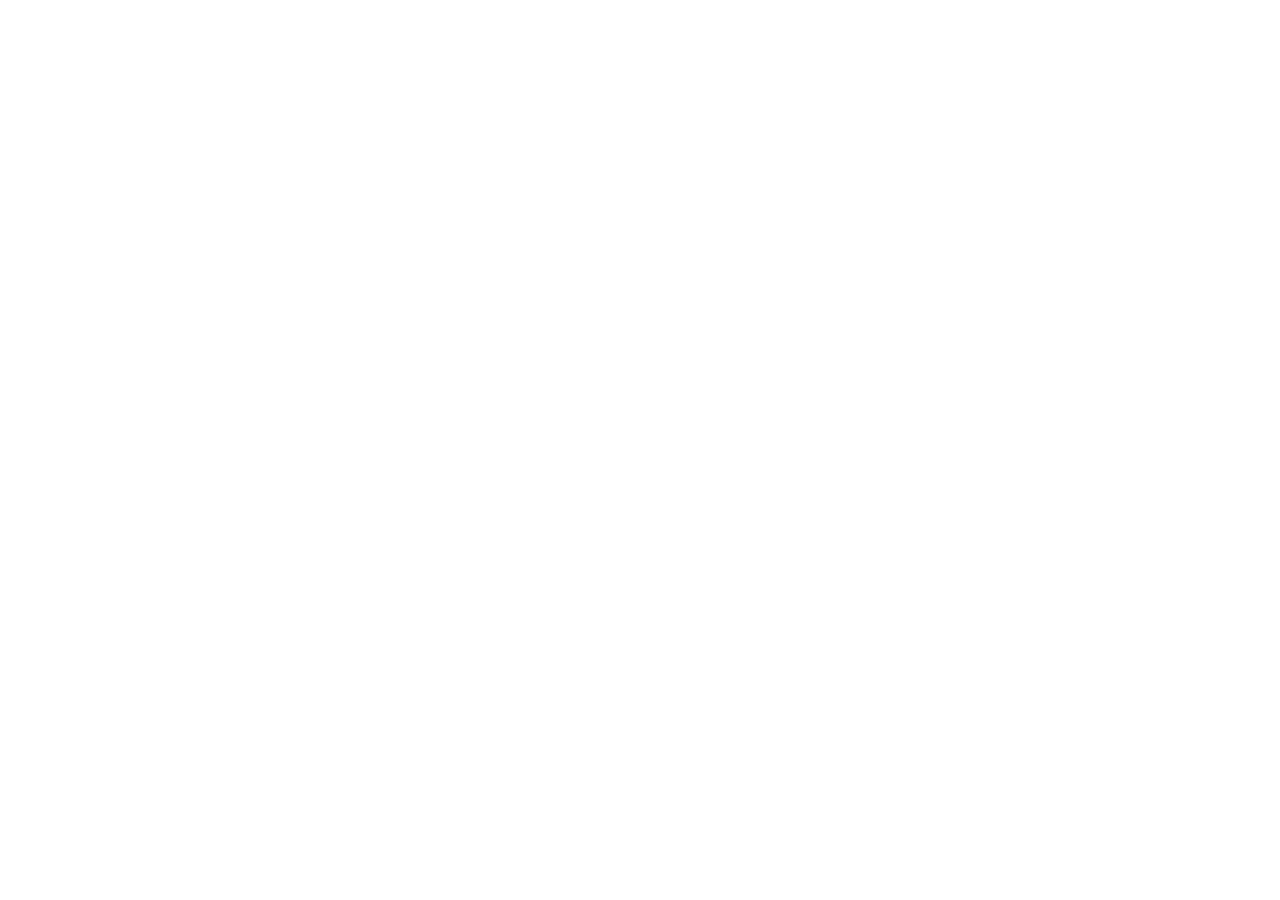
==== index.html @ d8c30e81 "<!DOCTYPE html> added" ====
<!DOCTYPE html>
<html lang="en">
<head>
    <meta charset="UTF-8">
    <meta name="viewport" content="width=device-width, initial-scale=1.0">
    <title>Сургут</title>
</head>
<body>
    
</body>
</html>
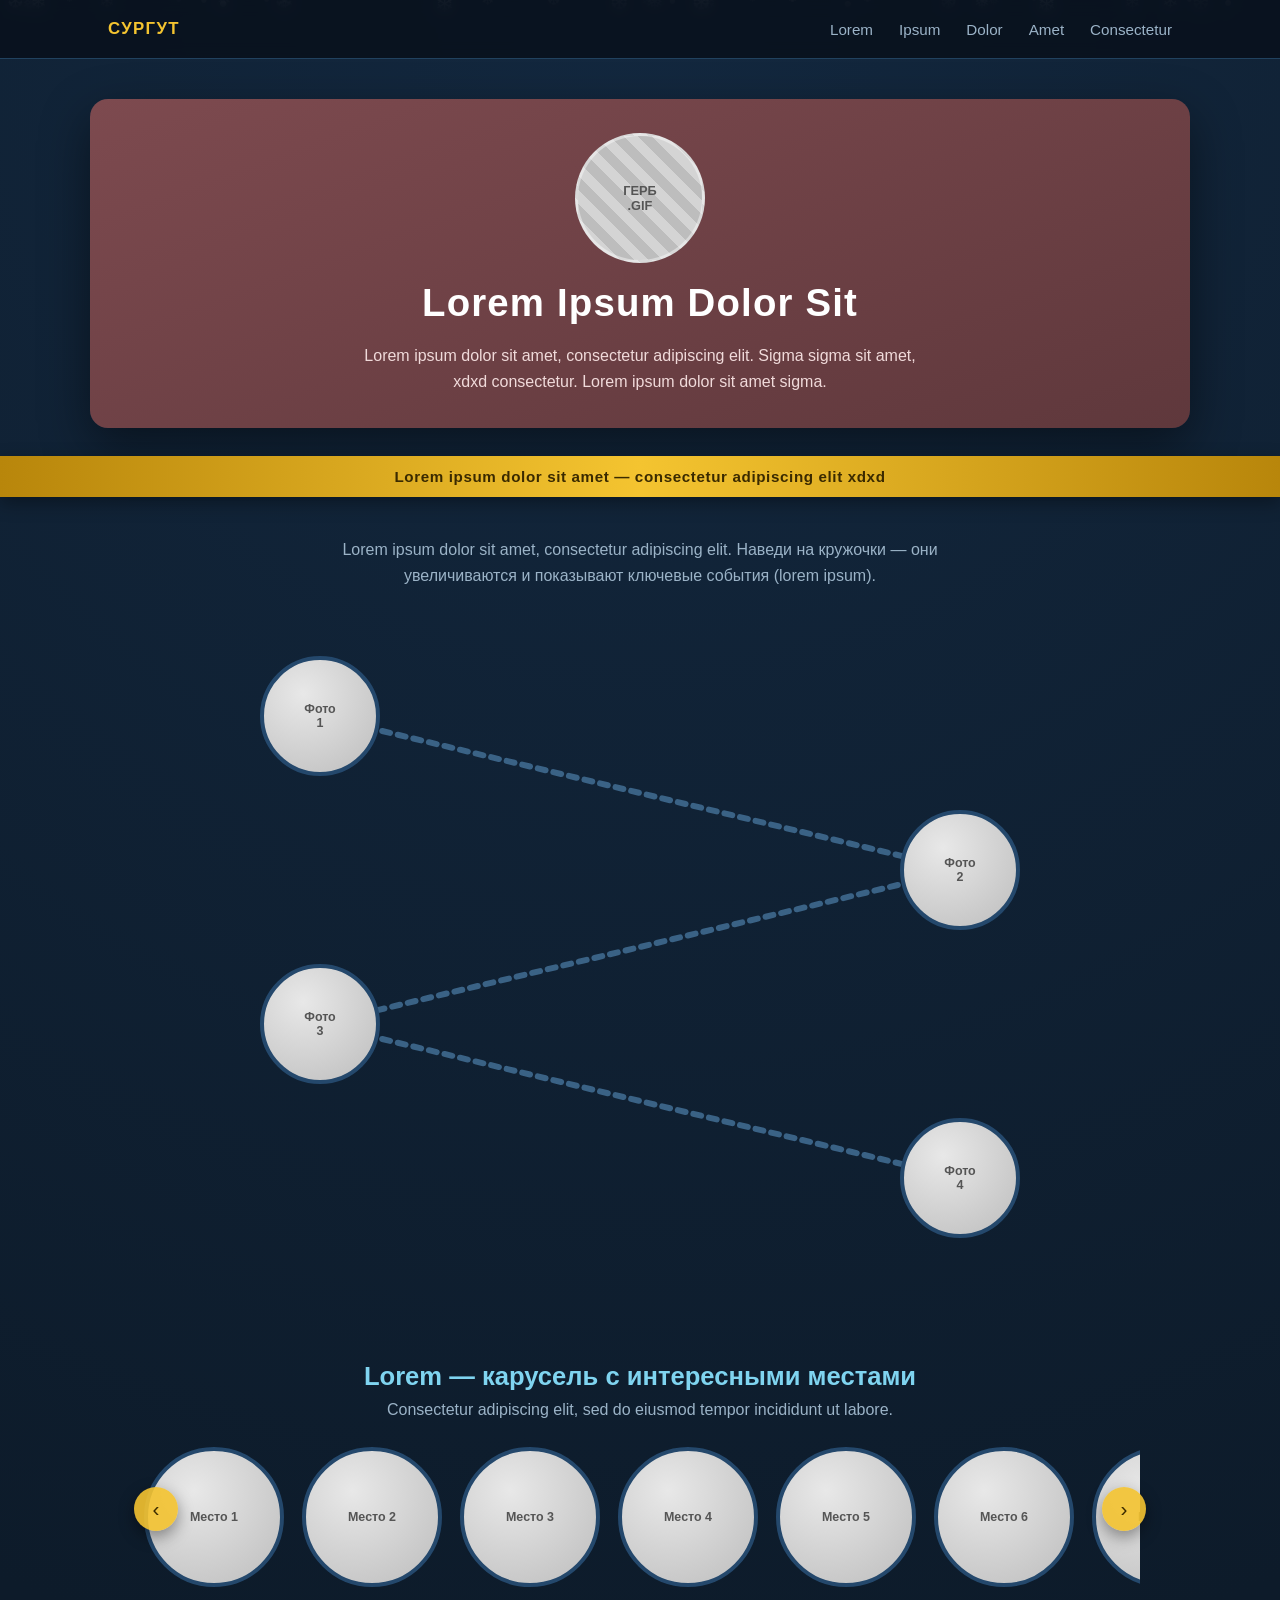
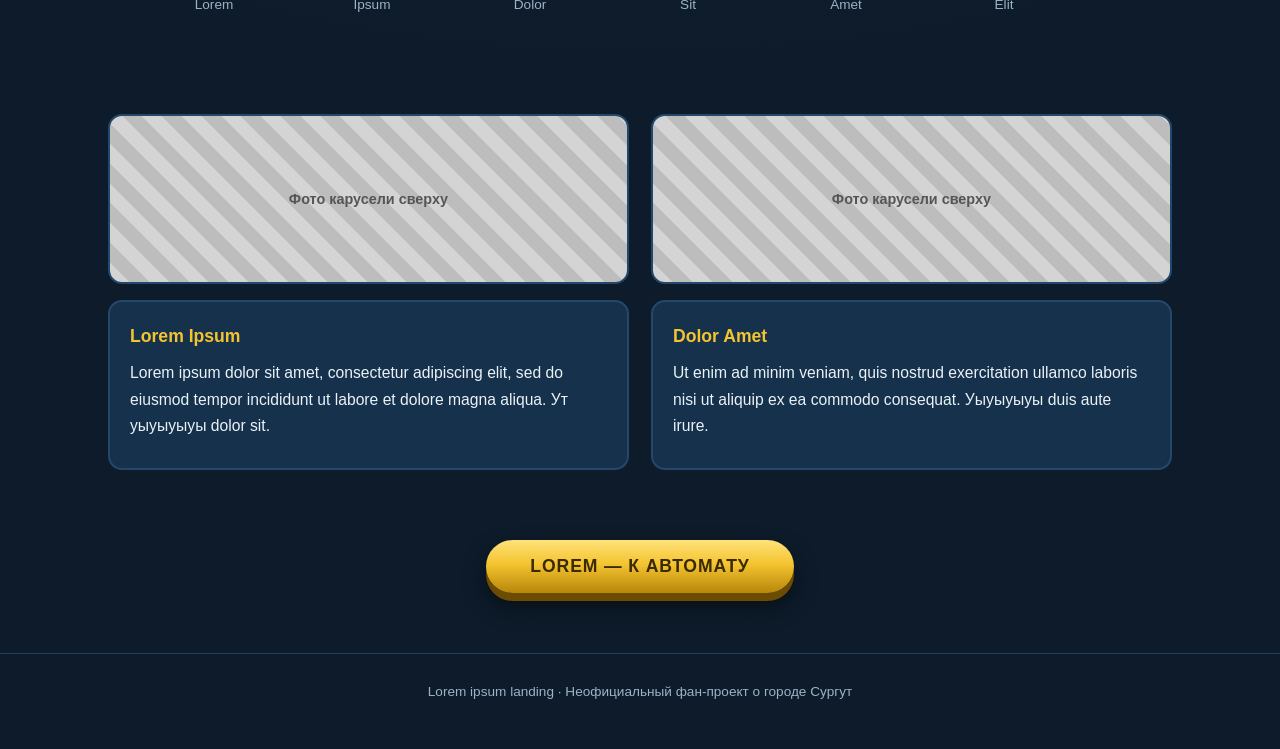
==== commit 0677eb05: "Renamed landing to index" ====
--- a/index.html
+++ b/index.html
@@ -1,11 +1,139 @@
 <!DOCTYPE html>
-<html lang="en">
+<html lang="ru">
 <head>
-    <meta charset="UTF-8">
-    <meta name="viewport" content="width=device-width, initial-scale=1.0">
-    <title>Сургут</title>
+<meta charset="UTF-8">
+<meta name="viewport" content="width=device-width, initial-scale=1.0">
+<title>Сургут — Lorem Landing</title>
+<link rel="stylesheet" href="landing.css">
 </head>
 <body>
-    
+
+<div class="snow" id="snow"></div>
+
+<!-- ===== MENU ===== -->
+<header class="menu">
+  <div class="menu-inner">
+    <div class="logo">СУРГУТ</div>
+    <button class="burger" id="burger">☰</button>
+    <nav id="nav">
+      <a href="#hero">Lorem</a>
+      <a href="#history">Ipsum</a>
+      <a href="#places">Dolor</a>
+      <a href="#about">Amet</a>
+      <a href="./Slots/slot_machine.html">Consectetur</a>
+    </nav>
+  </div>
+</header>
+
+<!-- ===== HERO ===== -->
+<section class="hero" id="hero">
+  <div class="hero-card">
+    <div class="gerb-plug">ГЕРБ<br>.GIF</div>
+    <h1>Lorem Ipsum Dolor Sit</h1>
+    <p>Lorem ipsum dolor sit amet, consectetur adipiscing elit. Sigma sigma sit
+       amet, xdxd consectetur. Lorem ipsum dolor sit amet sigma.</p>
+  </div>
+</section>
+
+<!-- ===== DIVIDER ===== -->
+<div class="divider">
+  Lorem ipsum dolor sit amet — consectetur adipiscing elit xdxd
+</div>
+
+<!-- ===== HISTORY TIMELINE ===== -->
+<section class="section" id="history">
+  <div class="wrap">
+    <p class="section-intro reveal">Lorem ipsum dolor sit amet, consectetur
+      adipiscing elit. Наведи на кружочки — они увеличиваются и показывают
+      ключевые события (lorem ipsum).</p>
+
+    <div class="timeline">
+      <svg class="links" id="links" preserveAspectRatio="none"></svg>
+
+      <div class="node left reveal">
+        <div class="dot">Фото<br>1</div>
+        <div class="event"><b>Lorem 1147</b>Lorem ipsum dolor sit amet,
+          consectetur adipiscing elit sed do eiusmod.</div>
+      </div>
+
+      <div class="node right reveal">
+        <div class="dot">Фото<br>2</div>
+        <div class="event"><b>Ipsum 1594</b>Tempor incididunt ut labore et
+          dolore magna aliqua ut enim ad minim.</div>
+      </div>
+
+      <div class="node left reveal">
+        <div class="dot">Фото<br>3</div>
+        <div class="event"><b>Dolor 1965</b>Quis nostrud exercitation ullamco
+          laboris nisi ut aliquip ex ea commodo.</div>
+      </div>
+
+      <div class="node right reveal">
+        <div class="dot">Фото<br>4</div>
+        <div class="event"><b>Amet 2026</b>Duis aute irure dolor in
+          reprehenderit in voluptate velit esse cillum.</div>
+      </div>
+    </div>
+  </div>
+</section>
+
+<!-- ===== PLACES CAROUSEL ===== -->
+<section class="section" id="places">
+  <div class="wrap">
+    <h2 class="reveal">Lorem — карусель с интересными местами</h2>
+    <p class="section-intro reveal">Consectetur adipiscing elit, sed do
+      eiusmod tempor incididunt ut labore.</p>
+
+    <div class="carousel-wrap reveal">
+      <button class="carousel-btn prev" id="cPrev" aria-label="prev">‹</button>
+      <div class="carousel" id="carousel">
+        <div class="place"><div class="circle">Место 1</div><div class="cap">Lorem</div></div>
+        <div class="place"><div class="circle">Место 2</div><div class="cap">Ipsum</div></div>
+        <div class="place"><div class="circle">Место 3</div><div class="cap">Dolor</div></div>
+        <div class="place"><div class="circle">Место 4</div><div class="cap">Sit</div></div>
+        <div class="place"><div class="circle">Место 5</div><div class="cap">Amet</div></div>
+        <div class="place"><div class="circle">Место 6</div><div class="cap">Elit</div></div>
+        <div class="place"><div class="circle">Место 7</div><div class="cap">Sed</div></div>
+      </div>
+      <button class="carousel-btn next" id="cNext" aria-label="next">›</button>
+    </div>
+  </div>
+</section>
+
+<!-- ===== TWO PHOTOS + TEXT ===== -->
+<section class="section" id="about">
+  <div class="wrap">
+    <div class="duo">
+      <div class="col reveal">
+        <div class="photo-plug">Фото карусели сверху</div>
+        <div class="text-block">
+          <h3>Lorem Ipsum</h3>
+          Lorem ipsum dolor sit amet, consectetur adipiscing elit, sed do
+          eiusmod tempor incididunt ut labore et dolore magna aliqua. Ут
+          уыуыуыуы dolor sit.
+        </div>
+      </div>
+      <div class="col reveal">
+        <div class="photo-plug">Фото карусели сверху</div>
+        <div class="text-block">
+          <h3>Dolor Amet</h3>
+          Ut enim ad minim veniam, quis nostrud exercitation ullamco laboris
+          nisi ut aliquip ex ea commodo consequat. Уыуыуыуы duis aute irure.
+        </div>
+      </div>
+    </div>
+  </div>
+</section>
+
+<!-- ===== CTA ===== -->
+<div class="cta reveal">
+  <a class="btn" href="index.html">Lorem — к автомату</a>
+</div>
+
+<footer>
+  Lorem ipsum landing · Неофициальный фан-проект о городе Сургут
+</footer>
+
+<script src="landing.js"></script>
 </body>
 </html>
--- a/landing.css
+++ b/landing.css
@@ -0,0 +1,234 @@
+:root{
+  --bg:#0d1b2a;
+  --bg2:#13283f;
+  --gold:#f4c430;
+  --gold-dark:#b8860b;
+  --ice:#7fd4f0;
+  --text:#eaf2f8;
+  --muted:#9bb3c7;
+  --panel:#16314c;
+  --maroon:#7d4a4f;
+  --maroon-dark:#5f383c;
+  --plug:#d4d4d4;
+  --plug-dark:#bdbdbd;
+}
+*{margin:0;padding:0;box-sizing:border-box;}
+html{scroll-behavior:smooth;scroll-padding-top:70px;}
+body{
+  font-family:'Segoe UI',Roboto,Arial,sans-serif;
+  background:radial-gradient(circle at 50% 0%,var(--bg2),var(--bg) 70%);
+  color:var(--text);
+  min-height:100vh;
+  overflow-x:hidden;
+}
+.wrap{max-width:1100px;margin:0 auto;padding:0 18px;}
+
+/* ---------- snow ---------- */
+.snow{position:fixed;inset:0;pointer-events:none;z-index:1;}
+.flake{position:absolute;top:-10px;color:#fff;animation:fall linear infinite;}
+@keyframes fall{to{transform:translateY(105vh) rotate(360deg);}}
+
+/* ---------- menu ---------- */
+.menu{
+  position:sticky;top:0;z-index:20;
+  background:rgba(9,18,30,.92);
+  backdrop-filter:blur(8px);
+  border-bottom:1px solid #21425f;
+}
+.menu-inner{
+  max-width:1100px;margin:0 auto;padding:0 18px;
+  display:flex;align-items:center;justify-content:space-between;height:58px;
+}
+.menu .logo{font-weight:800;letter-spacing:.08em;color:var(--gold);font-size:1.05rem;}
+.menu nav{display:flex;gap:26px;}
+.menu nav a{
+  color:var(--muted);text-decoration:none;font-size:.95rem;
+  position:relative;padding:4px 0;transition:color .2s;
+}
+.menu nav a::after{
+  content:"";position:absolute;left:0;bottom:-2px;height:2px;width:0;
+  background:var(--gold);transition:width .25s;
+}
+.menu nav a:hover{color:var(--text);}
+.menu nav a:hover::after{width:100%;}
+.burger{display:none;background:none;border:none;color:var(--gold);
+  font-size:1.6rem;cursor:pointer;}
+
+/* ---------- hero ---------- */
+.hero{position:relative;z-index:2;padding:34px 18px 0;margin-top:6px;}
+.hero-card{
+  max-width:1100px;margin:0 auto;
+  background:linear-gradient(160deg,var(--maroon),var(--maroon-dark));
+  border-radius:18px;
+  min-height:230px;
+  display:flex;flex-direction:column;align-items:center;justify-content:center;
+  gap:18px;text-align:center;padding:34px 20px;
+  box-shadow:0 18px 50px rgba(0,0,0,.45);
+  animation:fadeUp .8s ease both;
+}
+/* герб .gif plug */
+.gerb-plug{
+  width:130px;height:130px;border-radius:50%;
+  background:repeating-linear-gradient(45deg,var(--plug),var(--plug) 10px,var(--plug-dark) 10px,var(--plug-dark) 20px);
+  display:flex;align-items:center;justify-content:center;
+  color:#555;font-size:.8rem;font-weight:700;text-align:center;
+  border:3px solid rgba(255,255,255,.4);
+  animation:floaty 4s ease-in-out infinite;
+}
+@keyframes floaty{50%{transform:translateY(-10px);}}
+.hero-card h1{font-size:clamp(1.6rem,4vw,2.4rem);color:#fff;letter-spacing:.03em;}
+.hero-card p{color:#f0dada;max-width:560px;line-height:1.6;}
+
+/* ---------- divider strip ---------- */
+.divider{
+  position:relative;z-index:2;margin:28px 0 10px;
+  background:linear-gradient(90deg,var(--gold-dark),var(--gold),var(--gold-dark));
+  color:#3a2a00;font-weight:700;text-align:center;
+  padding:12px 18px;letter-spacing:.04em;font-size:.95rem;
+  box-shadow:0 6px 18px rgba(0,0,0,.35);
+}
+
+/* ---------- section titles ---------- */
+.section{position:relative;z-index:2;padding:30px 0;}
+.section-intro{color:var(--muted);max-width:680px;margin:0 auto 10px;
+  text-align:center;line-height:1.6;}
+.section h2{text-align:center;font-size:1.6rem;color:var(--ice);margin-bottom:6px;}
+
+/* ---------- timeline zigzag of circles ---------- */
+.timeline{
+  position:relative;max-width:760px;margin:24px auto 0;
+  padding:10px 0 30px;
+}
+/* диагональные линии, соединяющие кружочки */
+.timeline .links{
+  position:absolute;inset:0;width:100%;height:100%;
+  pointer-events:none;z-index:0;
+}
+.timeline .links line{
+  stroke:#3a6285;stroke-width:6;stroke-linecap:round;
+  stroke-dasharray:8 8;
+  animation:dash 18s linear infinite;
+}
+@keyframes dash{to{stroke-dashoffset:-160;}}
+.node{
+  position:relative;z-index:1;display:flex;align-items:center;margin:34px 0;
+}
+.node.left{justify-content:flex-start;}
+.node.right{justify-content:flex-end;}
+.node .dot{
+  width:120px;height:120px;border-radius:50%;
+  background:radial-gradient(circle at 35% 30%,#e8e8e8,var(--plug-dark));
+  border:4px solid #24486c;
+  display:flex;align-items:center;justify-content:center;
+  color:#555;font-size:.78rem;font-weight:700;text-align:center;padding:10px;
+  cursor:pointer;
+  transition:transform .3s cubic-bezier(.2,.9,.3,1.4),box-shadow .3s,border-color .3s;
+}
+.node .dot:hover{
+  transform:scale(1.5);
+  border-color:var(--gold);
+  box-shadow:0 0 30px rgba(244,196,48,.6);
+  z-index:5;
+}
+/* tooltip с ключевым событием */
+.node .event{
+  position:absolute;top:50%;transform:translateY(-50%);
+  width:230px;background:var(--panel);border:1px solid #2f5377;
+  border-radius:12px;padding:14px;font-size:.88rem;color:var(--text);
+  opacity:0;pointer-events:none;transition:opacity .3s;line-height:1.5;
+  box-shadow:0 10px 26px rgba(0,0,0,.5);
+}
+.node.left .event{left:150px;}
+.node.right .event{right:150px;text-align:right;}
+.node:hover .event{opacity:1;}
+.node .event b{color:var(--gold);display:block;margin-bottom:4px;}
+
+/* ---------- places carousel ---------- */
+.carousel-wrap{position:relative;max-width:1000px;margin:0 auto;}
+.carousel{
+  display:flex;gap:18px;overflow-x:auto;scroll-snap-type:x mandatory;
+  padding:14px 4px 22px;scroll-behavior:smooth;
+}
+.carousel::-webkit-scrollbar{height:8px;}
+.carousel::-webkit-scrollbar-thumb{background:#2f5377;border-radius:10px;}
+.place{
+  flex:0 0 auto;scroll-snap-align:center;text-align:center;
+}
+.place .circle{
+  width:140px;height:140px;border-radius:50%;
+  background:radial-gradient(circle at 35% 30%,#e8e8e8,var(--plug-dark));
+  border:4px solid #24486c;margin:0 auto;
+  display:flex;align-items:center;justify-content:center;
+  color:#555;font-size:.78rem;font-weight:700;
+  transition:transform .25s,border-color .25s;
+}
+.place:hover .circle{transform:translateY(-8px) scale(1.05);border-color:var(--gold);}
+.place .cap{margin-top:10px;color:var(--muted);font-size:.85rem;}
+.carousel-btn{
+  position:absolute;top:38%;transform:translateY(-50%);
+  background:rgba(244,196,48,.9);border:none;color:#3a2a00;
+  width:44px;height:44px;border-radius:50%;cursor:pointer;font-size:1.3rem;
+  z-index:6;box-shadow:0 6px 16px rgba(0,0,0,.4);transition:transform .15s;
+}
+.carousel-btn:hover{transform:translateY(-50%) scale(1.12);}
+.carousel-btn.prev{left:-6px;}
+.carousel-btn.next{right:-6px;}
+
+/* ---------- two photo cards + text ---------- */
+.duo{display:grid;grid-template-columns:1fr 1fr;gap:22px;margin-top:20px;}
+.duo .col{display:flex;flex-direction:column;gap:16px;}
+.photo-plug{
+  height:170px;border-radius:14px;
+  background:repeating-linear-gradient(45deg,var(--plug),var(--plug) 14px,var(--plug-dark) 14px,var(--plug-dark) 28px);
+  border:2px solid #24486c;
+  display:flex;align-items:center;justify-content:center;
+  color:#555;font-weight:700;font-size:.9rem;
+  transition:transform .25s,box-shadow .25s;
+}
+.photo-plug:hover{transform:translateY(-6px);box-shadow:0 14px 30px rgba(0,0,0,.45);}
+.text-block{
+  background:var(--panel);border:2px solid #24486c;border-radius:14px;
+  padding:20px;color:var(--text);line-height:1.7;font-size:.98rem;min-height:170px;
+}
+.text-block h3{color:var(--gold);margin-bottom:8px;font-size:1.1rem;}
+
+/* ---------- cta ---------- */
+.cta{text-align:center;padding:40px 0;}
+.btn{
+  display:inline-block;cursor:pointer;border:none;text-decoration:none;
+  font-weight:800;letter-spacing:.05em;border-radius:50px;
+  padding:16px 44px;font-size:1.1rem;color:#3a2a00;
+  background:linear-gradient(180deg,#ffe27a,var(--gold) 45%,var(--gold-dark));
+  box-shadow:0 8px 0 #6b4c00,0 12px 22px rgba(0,0,0,.5);
+  transition:transform .08s,box-shadow .08s;text-transform:uppercase;
+}
+.btn:active{transform:translateY(6px);box-shadow:0 2px 0 #6b4c00;}
+
+footer{position:relative;z-index:2;text-align:center;color:var(--muted);
+  padding:30px 16px 50px;font-size:.85rem;border-top:1px solid #21425f;margin-top:20px;}
+
+/* ---------- reveal on scroll ---------- */
+.reveal{opacity:0;transform:translateY(36px);transition:opacity .7s ease,transform .7s ease;}
+.reveal.in{opacity:1;transform:none;}
+@keyframes fadeUp{from{opacity:0;transform:translateY(30px);}to{opacity:1;transform:none;}}
+
+/* ---------- mobile ---------- */
+@media (max-width:760px){
+  .menu nav{
+    position:absolute;top:58px;left:0;right:0;flex-direction:column;gap:0;
+    background:rgba(9,18,30,.98);border-bottom:1px solid #21425f;
+    max-height:0;overflow:hidden;transition:max-height .3s;
+  }
+  .menu nav.open{max-height:300px;}
+  .menu nav a{padding:14px 18px;border-top:1px solid #1b3a56;}
+  .burger{display:block;}
+  .timeline .spine{left:40px;}
+  .node,.node.left,.node.right{justify-content:flex-start;padding-left:0;}
+  .node .dot{width:80px;height:80px;font-size:.62rem;margin-left:0;}
+  .node .event,.node.left .event,.node.right .event{
+    left:96px;right:auto;text-align:left;width:calc(100% - 110px);
+    position:relative;top:auto;transform:none;opacity:1;margin-left:14px;
+  }
+  .node:hover .dot{transform:scale(1.15);}
+  .duo{grid-template-columns:1fr;}
+}
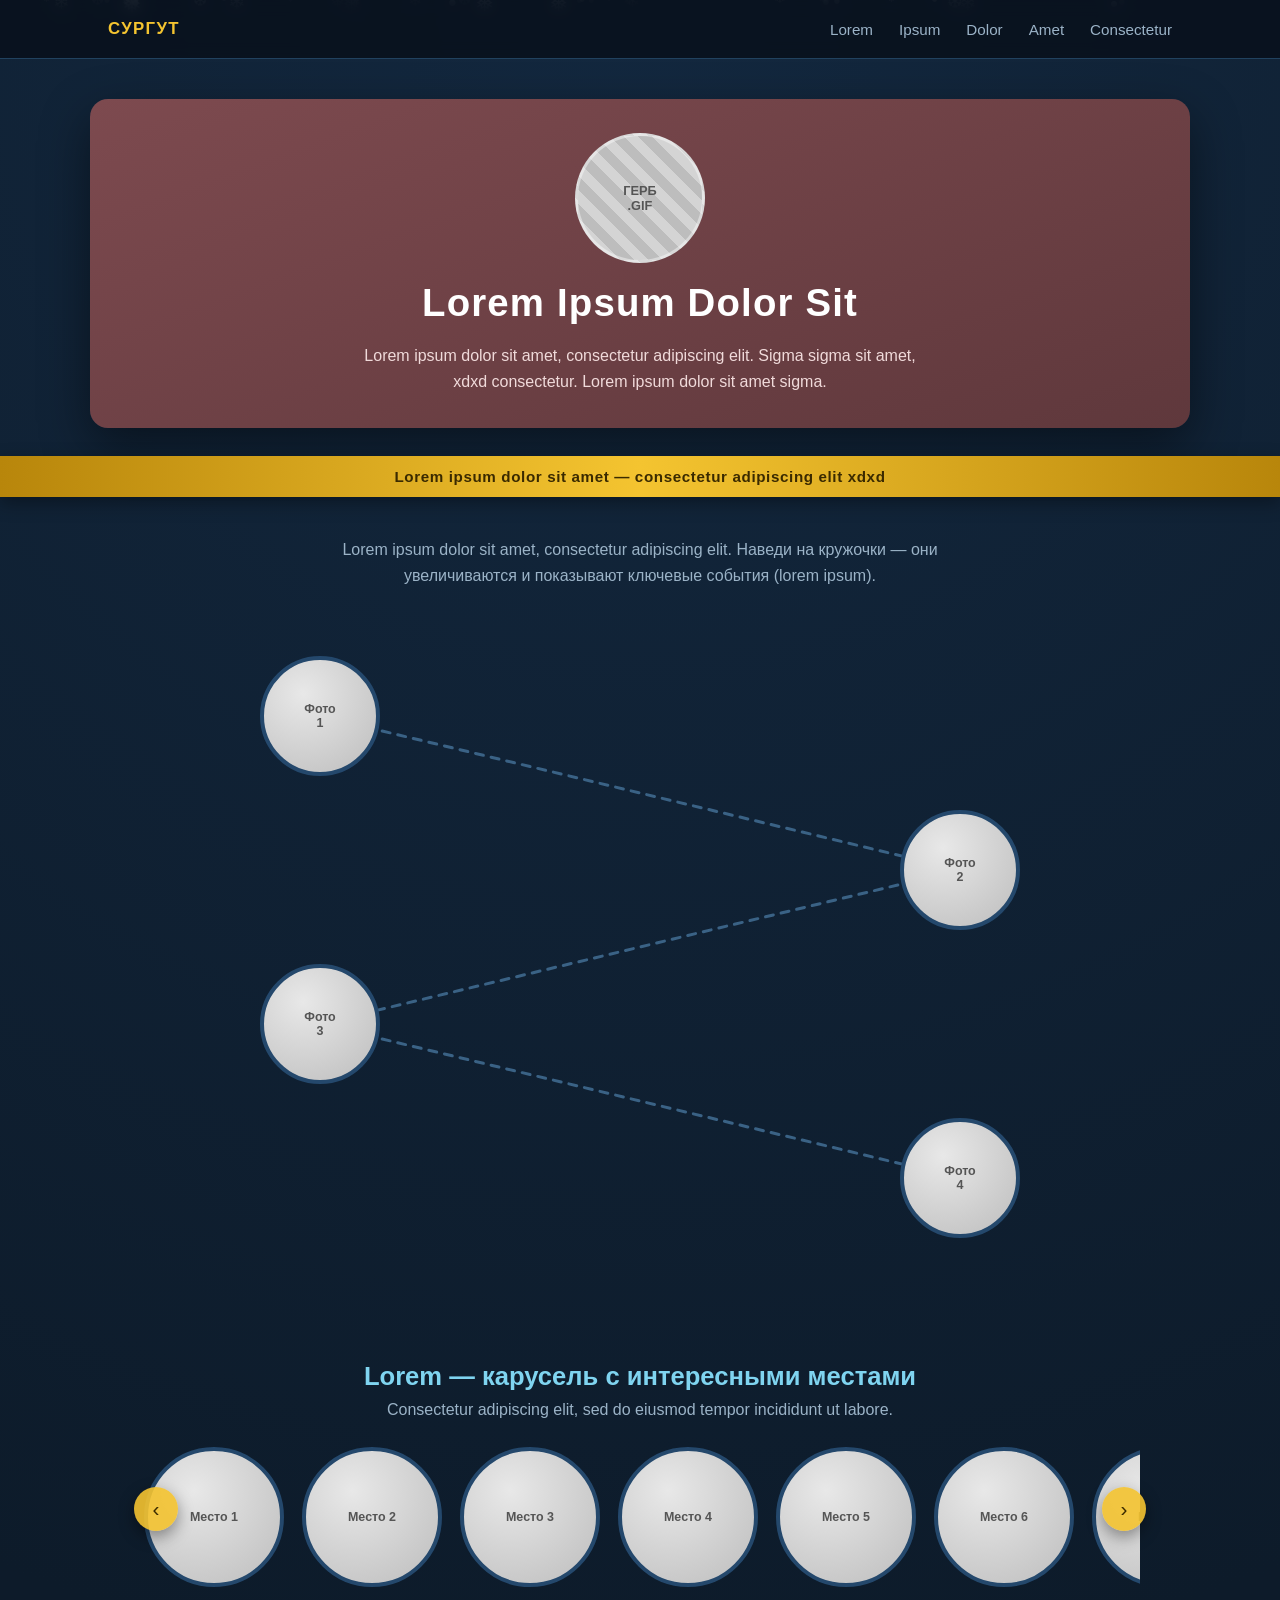
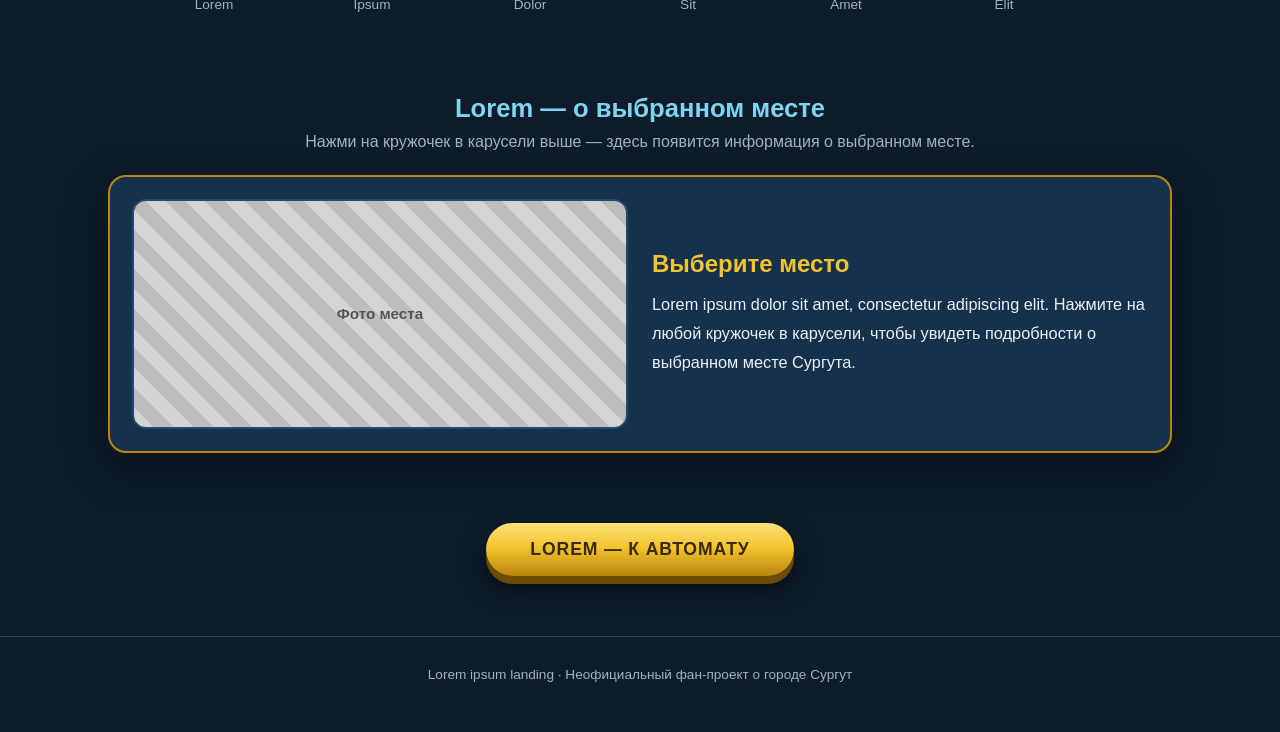
==== commit 238fbb6f: "Some changes" ====
--- a/index.html
+++ b/index.html
@@ -87,39 +87,33 @@
     <div class="carousel-wrap reveal">
       <button class="carousel-btn prev" id="cPrev" aria-label="prev">‹</button>
       <div class="carousel" id="carousel">
-        <div class="place"><div class="circle">Место 1</div><div class="cap">Lorem</div></div>
-        <div class="place"><div class="circle">Место 2</div><div class="cap">Ipsum</div></div>
-        <div class="place"><div class="circle">Место 3</div><div class="cap">Dolor</div></div>
-        <div class="place"><div class="circle">Место 4</div><div class="cap">Sit</div></div>
-        <div class="place"><div class="circle">Место 5</div><div class="cap">Amet</div></div>
-        <div class="place"><div class="circle">Место 6</div><div class="cap">Elit</div></div>
-        <div class="place"><div class="circle">Место 7</div><div class="cap">Sed</div></div>
+        <div class="place" data-title="Место 1 — Lorem" data-text="Lorem ipsum dolor sit amet, consectetur adipiscing elit, sed do eiusmod tempor incididunt ut labore et dolore magna aliqua."><div class="circle">Место 1</div><div class="cap">Lorem</div></div>
+        <div class="place" data-title="Место 2 — Ipsum" data-text="Ut enim ad minim veniam, quis nostrud exercitation ullamco laboris nisi ut aliquip ex ea commodo consequat duis aute."><div class="circle">Место 2</div><div class="cap">Ipsum</div></div>
+        <div class="place" data-title="Место 3 — Dolor" data-text="Duis aute irure dolor in reprehenderit in voluptate velit esse cillum dolore eu fugiat nulla pariatur excepteur sint."><div class="circle">Место 3</div><div class="cap">Dolor</div></div>
+        <div class="place" data-title="Место 4 — Sit" data-text="Excepteur sint occaecat cupidatat non proident, sunt in culpa qui officia deserunt mollit anim id est laborum lorem."><div class="circle">Место 4</div><div class="cap">Sit</div></div>
+        <div class="place" data-title="Место 5 — Amet" data-text="Sed ut perspiciatis unde omnis iste natus error sit voluptatem accusantium doloremque laudantium totam rem aperiam."><div class="circle">Место 5</div><div class="cap">Amet</div></div>
+        <div class="place" data-title="Место 6 — Elit" data-text="Nemo enim ipsam voluptatem quia voluptas sit aspernatur aut odit aut fugit sed quia consequuntur magni dolores eos."><div class="circle">Место 6</div><div class="cap">Elit</div></div>
+        <div class="place" data-title="Место 7 — Sed" data-text="Neque porro quisquam est qui dolorem ipsum quia dolor sit amet consectetur adipisci velit sed quia non numquam eius."><div class="circle">Место 7</div><div class="cap">Sed</div></div>
       </div>
       <button class="carousel-btn next" id="cNext" aria-label="next">›</button>
     </div>
   </div>
 </section>
 
-<!-- ===== TWO PHOTOS + TEXT ===== -->
+<!-- ===== ABOUT CHOSEN PLACE ===== -->
 <section class="section" id="about">
   <div class="wrap">
-    <div class="duo">
-      <div class="col reveal">
-        <div class="photo-plug">Фото карусели сверху</div>
-        <div class="text-block">
-          <h3>Lorem Ipsum</h3>
-          Lorem ipsum dolor sit amet, consectetur adipiscing elit, sed do
-          eiusmod tempor incididunt ut labore et dolore magna aliqua. Ут
-          уыуыуыуы dolor sit.
-        </div>
-      </div>
-      <div class="col reveal">
-        <div class="photo-plug">Фото карусели сверху</div>
-        <div class="text-block">
-          <h3>Dolor Amet</h3>
-          Ut enim ad minim veniam, quis nostrud exercitation ullamco laboris
-          nisi ut aliquip ex ea commodo consequat. Уыуыуыуы duis aute irure.
-        </div>
+    <h2 class="reveal">Lorem — о выбранном месте</h2>
+    <p class="section-intro reveal">Нажми на кружочек в карусели выше — здесь
+      появится информация о выбранном месте.</p>
+
+    <div class="about-panel reveal" id="aboutPanel">
+      <div class="about-photo" id="aboutPhoto">Фото места</div>
+      <div class="about-text">
+        <h3 id="aboutTitle">Выберите место</h3>
+        <p id="aboutBody">Lorem ipsum dolor sit amet, consectetur adipiscing
+          elit. Нажмите на любой кружочек в карусели, чтобы увидеть подробности
+          о выбранном месте Сургута.</p>
       </div>
     </div>
   </div>
@@ -127,7 +121,7 @@
 
 <!-- ===== CTA ===== -->
 <div class="cta reveal">
-  <a class="btn" href="index.html">Lorem — к автомату</a>
+  <a class="btn" href="./Slots/slot_machine.html">Lorem — к автомату</a>
 </div>
 
 <footer>
--- a/landing.css
+++ b/landing.css
@@ -105,7 +105,7 @@
   pointer-events:none;z-index:0;
 }
 .timeline .links line{
-  stroke:#3a6285;stroke-width:6;stroke-linecap:round;
+  stroke:#3a6285;stroke-width:3;stroke-linecap:round;
   stroke-dasharray:8 8;
   animation:dash 18s linear infinite;
 }
@@ -152,7 +152,7 @@
 .carousel::-webkit-scrollbar{height:8px;}
 .carousel::-webkit-scrollbar-thumb{background:#2f5377;border-radius:10px;}
 .place{
-  flex:0 0 auto;scroll-snap-align:center;text-align:center;
+  flex:0 0 auto;scroll-snap-align:center;text-align:center;cursor:pointer;
 }
 .place .circle{
   width:140px;height:140px;border-radius:50%;
@@ -160,9 +160,14 @@
   border:4px solid #24486c;margin:0 auto;
   display:flex;align-items:center;justify-content:center;
   color:#555;font-size:.78rem;font-weight:700;
-  transition:transform .25s,border-color .25s;
-}
-.place:hover .circle{transform:translateY(-8px) scale(1.05);border-color:var(--gold);}
+  transition:transform .25s,border-color .25s,box-shadow .25s;
+}
+.place:hover .circle{transform:translateY(-8px) scale(1.05);
+  border-color:var(--gold);box-shadow:0 0 22px rgba(244,196,48,.45);}
+.place.active .circle{
+  border-color:var(--gold);
+  box-shadow:0 0 26px rgba(244,196,48,.7);
+}
 .place .cap{margin-top:10px;color:var(--muted);font-size:.85rem;}
 .carousel-btn{
   position:absolute;top:38%;transform:translateY(-50%);
@@ -174,23 +179,25 @@
 .carousel-btn.prev{left:-6px;}
 .carousel-btn.next{right:-6px;}
 
-/* ---------- two photo cards + text ---------- */
-.duo{display:grid;grid-template-columns:1fr 1fr;gap:22px;margin-top:20px;}
-.duo .col{display:flex;flex-direction:column;gap:16px;}
-.photo-plug{
-  height:170px;border-radius:14px;
+/* ---------- about chosen place ---------- */
+.about-panel{
+  display:grid;grid-template-columns:1fr 1fr;gap:24px;align-items:stretch;
+  margin-top:20px;background:var(--panel);border:2px solid var(--gold-dark);
+  border-radius:18px;padding:22px;box-shadow:0 14px 40px rgba(0,0,0,.4);
+}
+.about-photo{
+  min-height:230px;border-radius:14px;
   background:repeating-linear-gradient(45deg,var(--plug),var(--plug) 14px,var(--plug-dark) 14px,var(--plug-dark) 28px);
   border:2px solid #24486c;
   display:flex;align-items:center;justify-content:center;
-  color:#555;font-weight:700;font-size:.9rem;
-  transition:transform .25s,box-shadow .25s;
-}
-.photo-plug:hover{transform:translateY(-6px);box-shadow:0 14px 30px rgba(0,0,0,.45);}
-.text-block{
-  background:var(--panel);border:2px solid #24486c;border-radius:14px;
-  padding:20px;color:var(--text);line-height:1.7;font-size:.98rem;min-height:170px;
-}
-.text-block h3{color:var(--gold);margin-bottom:8px;font-size:1.1rem;}
+  color:#555;font-weight:700;font-size:.95rem;text-align:center;padding:14px;
+}
+.about-text{display:flex;flex-direction:column;justify-content:center;}
+.about-text h3{color:var(--gold);font-size:1.5rem;margin-bottom:12px;}
+.about-text p{color:var(--text);line-height:1.8;font-size:1.02rem;}
+/* мягкое обновление контента */
+.about-panel.swap{animation:swapfade .45s ease;}
+@keyframes swapfade{from{opacity:.25;transform:translateY(10px);}to{opacity:1;transform:none;}}
 
 /* ---------- cta ---------- */
 .cta{text-align:center;padding:40px 0;}
@@ -230,5 +237,5 @@
     position:relative;top:auto;transform:none;opacity:1;margin-left:14px;
   }
   .node:hover .dot{transform:scale(1.15);}
-  .duo{grid-template-columns:1fr;}
+  .about-panel{grid-template-columns:1fr;}
 }
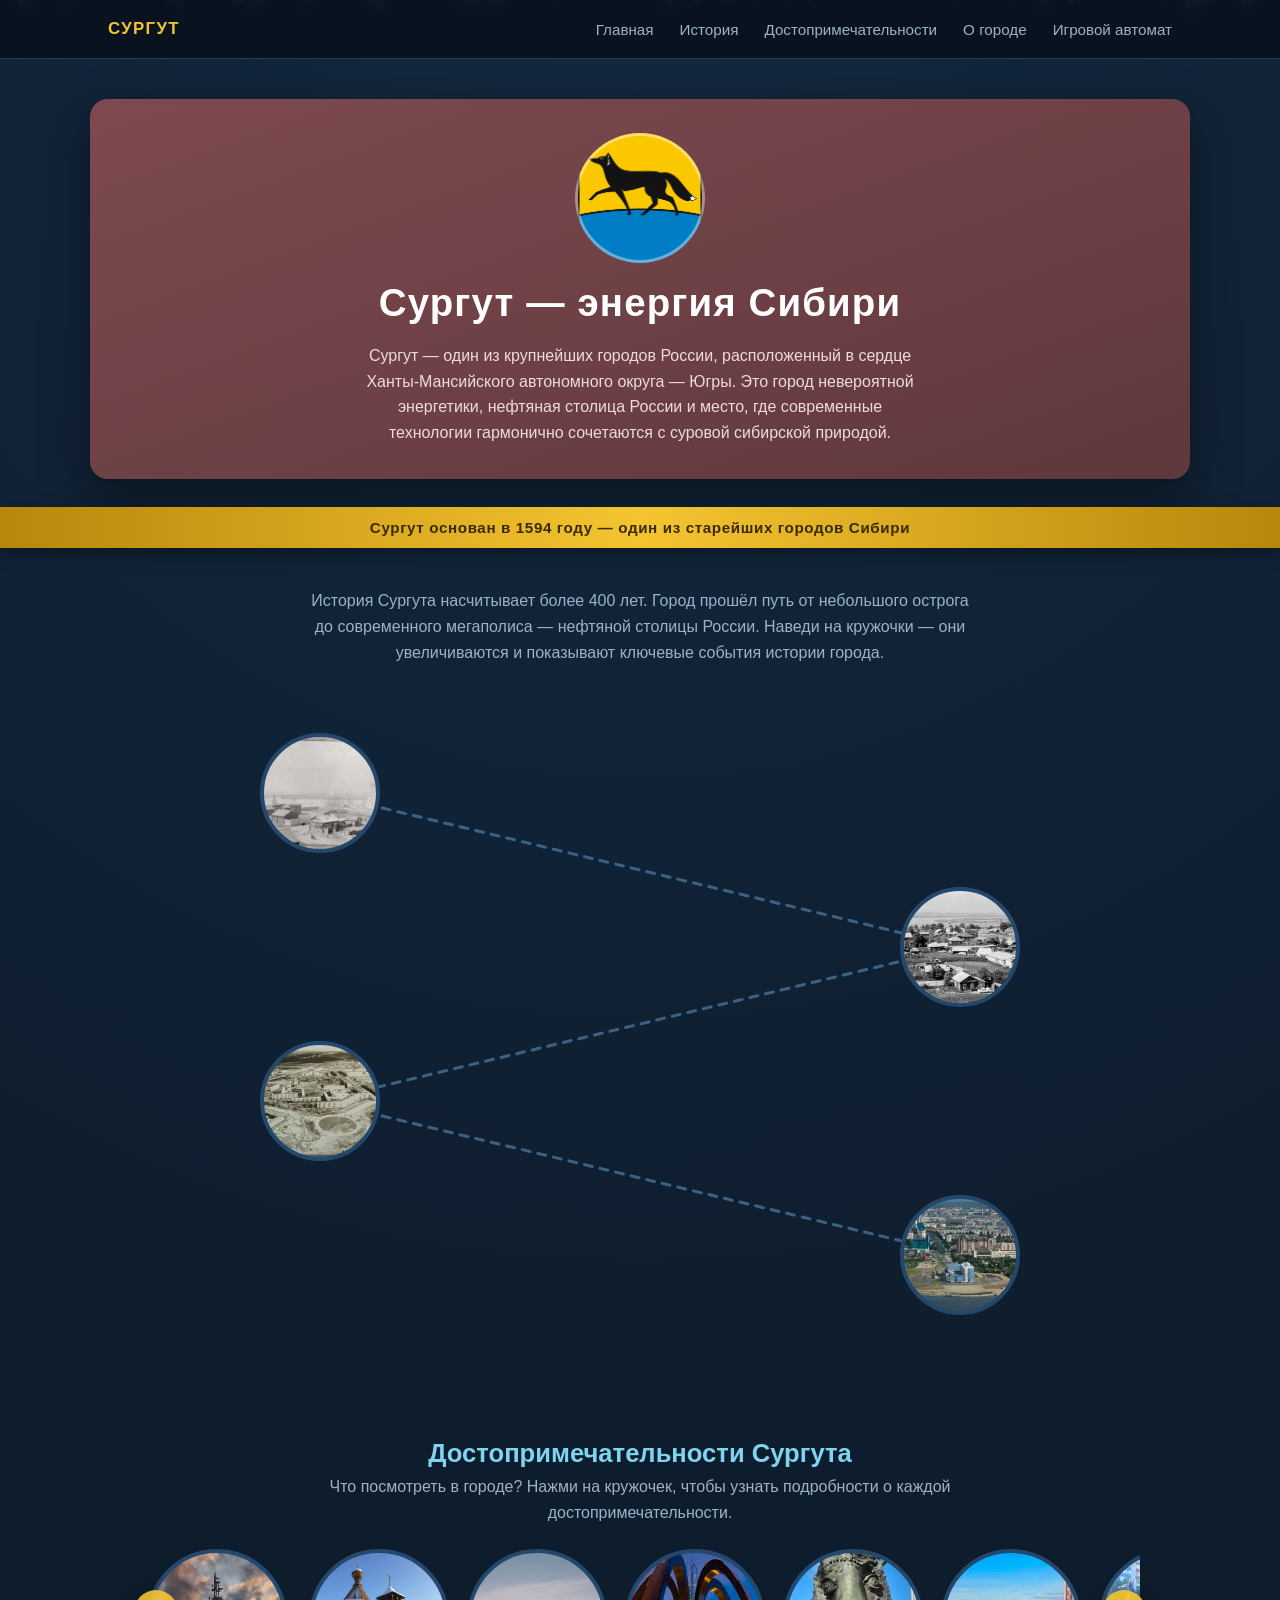
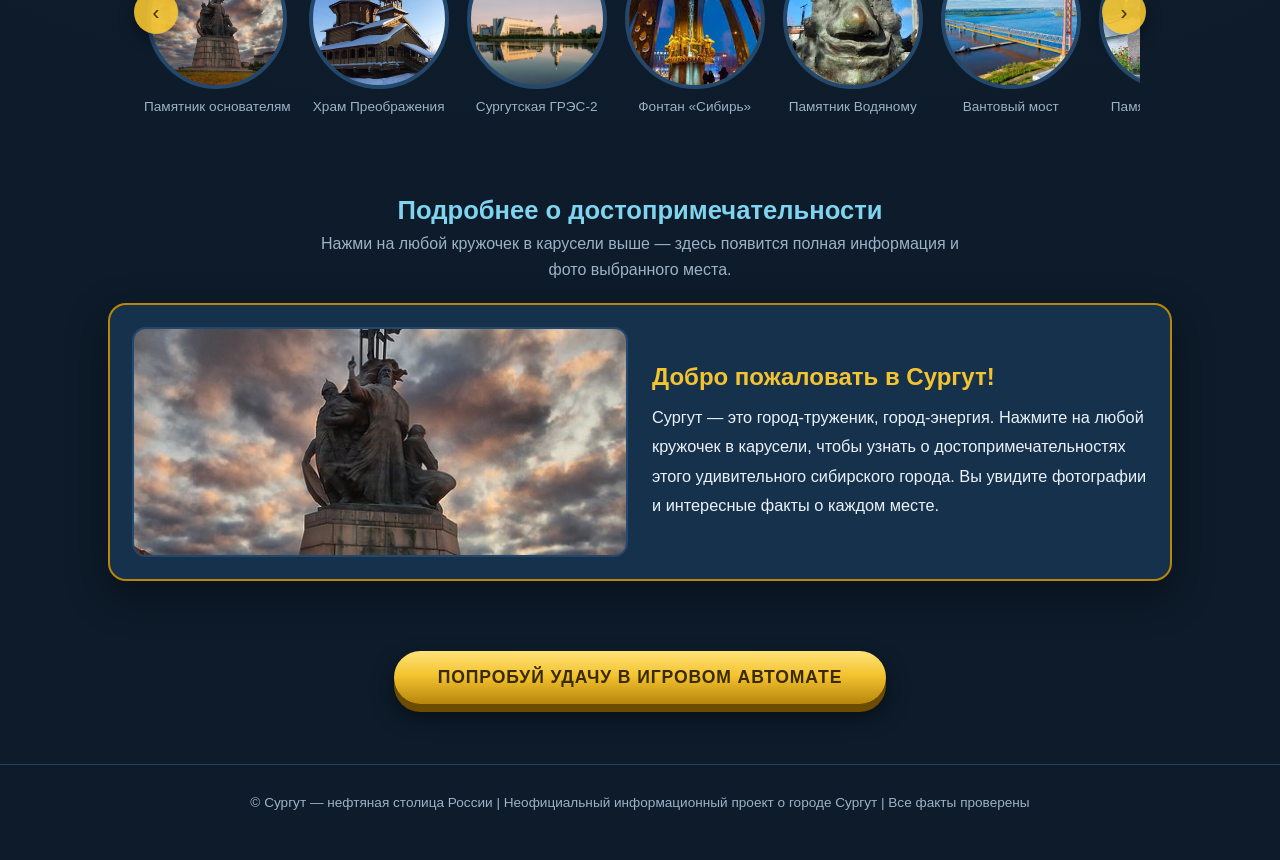
==== commit f8412478: "fin3" ====
--- a/index.html
+++ b/index.html
@@ -1,9 +1,10 @@
+
 <!DOCTYPE html>
 <html lang="ru">
 <head>
 <meta charset="UTF-8">
 <meta name="viewport" content="width=device-width, initial-scale=1.0">
-<title>Сургут — Lorem Landing</title>
+<title>Сургут — жемчужина Югры</title>
 <link rel="stylesheet" href="landing.css">
 </head>
 <body>
@@ -16,11 +17,11 @@
     <div class="logo">СУРГУТ</div>
     <button class="burger" id="burger">☰</button>
     <nav id="nav">
-      <a href="#hero">Lorem</a>
-      <a href="#history">Ipsum</a>
-      <a href="#places">Dolor</a>
-      <a href="#about">Amet</a>
-      <a href="./Slots/slot_machine.html">Consectetur</a>
+      <a href="#hero">Главная</a>
+      <a href="#history">История</a>
+      <a href="#places">Достопримечательности</a>
+      <a href="#about">О городе</a>
+      <a href="./Slots/slot_machine.html">Игровой автомат</a>
     </nav>
   </div>
 </header>
@@ -28,50 +29,43 @@
 <!-- ===== HERO ===== -->
 <section class="hero" id="hero">
   <div class="hero-card">
-    <div class="gerb-plug">ГЕРБ<br>.GIF</div>
-    <h1>Lorem Ipsum Dolor Sit</h1>
-    <p>Lorem ipsum dolor sit amet, consectetur adipiscing elit. Sigma sigma sit
-       amet, xdxd consectetur. Lorem ipsum dolor sit amet sigma.</p>
+    <div class="gerb-plug" style="background-image: url('grb.png'); background-size: cover; background-position: center; background-repeat: no-repeat;"></div>
+    <h1>Сургут — энергия Сибири</h1>
+    <p>Сургут — один из крупнейших городов России, расположенный в сердце Ханты-Мансийского автономного округа — Югры. Это город невероятной энергетики, нефтяная столица России и место, где современные технологии гармонично сочетаются с суровой сибирской природой.</p>
   </div>
 </section>
 
 <!-- ===== DIVIDER ===== -->
 <div class="divider">
-  Lorem ipsum dolor sit amet — consectetur adipiscing elit xdxd
+  Сургут основан в 1594 году — один из старейших городов Сибири
 </div>
 
 <!-- ===== HISTORY TIMELINE ===== -->
 <section class="section" id="history">
   <div class="wrap">
-    <p class="section-intro reveal">Lorem ipsum dolor sit amet, consectetur
-      adipiscing elit. Наведи на кружочки — они увеличиваются и показывают
-      ключевые события (lorem ipsum).</p>
+    <p class="section-intro reveal">История Сургута насчитывает более 400 лет. Город прошёл путь от небольшого острога до современного мегаполиса — нефтяной столицы России. Наведи на кружочки — они увеличиваются и показывают ключевые события истории города.</p>
 
     <div class="timeline">
       <svg class="links" id="links" preserveAspectRatio="none"></svg>
 
       <div class="node left reveal">
-        <div class="dot">Фото<br>1</div>
-        <div class="event"><b>Lorem 1147</b>Lorem ipsum dolor sit amet,
-          consectetur adipiscing elit sed do eiusmod.</div>
+        <div class="dot" style="background-image: url('1147.png'); background-size: cover; background-position: center; background-repeat: no-repeat;"></div>
+        <div class="event"><b>1594 — Основание Сургута</b>По указу царя Фёдора Иоанновича воеводы Фёдор Барятинский и Владимир Оничков основали Сургутский острог. Город стал важным форпостом России в освоении Сибири.</div>
       </div>
 
       <div class="node right reveal">
-        <div class="dot">Фото<br>2</div>
-        <div class="event"><b>Ipsum 1594</b>Tempor incididunt ut labore et
-          dolore magna aliqua ut enim ad minim.</div>
+        <div class="dot" style="background-image: url('1600.jpg'); background-size: cover; background-position: center; background-repeat: no-repeat;"></div>
+        <div class="event"><b>1960-е — Нефтяная эра</b>Открытие крупнейших месторождений нефти и газа в Сургутском районе. Город переживает бурный рост, сюда едут специалисты со всего СССР.</div>
       </div>
 
       <div class="node left reveal">
-        <div class="dot">Фото<br>3</div>
-        <div class="event"><b>Dolor 1965</b>Quis nostrud exercitation ullamco
-          laboris nisi ut aliquip ex ea commodo.</div>
+        <div class="dot" style="background-image: url('1965.jpg'); background-size: cover; background-position: center; background-repeat: no-repeat;"></div>
+        <div class="event"><b>1980-е — Расцвет промышленности</b>Строительство Сургутской ГРЭС-1 и ГРЭС-2 — крупнейших в мире тепловых электростанций. Сургут становится энергетическим сердцем Сибири.</div>
       </div>
 
       <div class="node right reveal">
-        <div class="dot">Фото<br>4</div>
-        <div class="event"><b>Amet 2026</b>Duis aute irure dolor in
-          reprehenderit in voluptate velit esse cillum.</div>
+        <div class="dot" style="background-image: url('2026.jpg'); background-size: cover; background-position: center; background-repeat: no-repeat;"></div>
+        <div class="event"><b>Современный Сургут</b>Сегодня Сургут — современный мегаполис с населением более 400 000 человек. Город-труженик, город-энергия, один из экономических центров России.</div>
       </div>
     </div>
   </div>
@@ -80,20 +74,19 @@
 <!-- ===== PLACES CAROUSEL ===== -->
 <section class="section" id="places">
   <div class="wrap">
-    <h2 class="reveal">Lorem — карусель с интересными местами</h2>
-    <p class="section-intro reveal">Consectetur adipiscing elit, sed do
-      eiusmod tempor incididunt ut labore.</p>
+    <h2 class="reveal">Достопримечательности Сургута</h2>
+    <p class="section-intro reveal">Что посмотреть в городе? Нажми на кружочек, чтобы узнать подробности о каждой достопримечательности.</p>
 
     <div class="carousel-wrap reveal">
       <button class="carousel-btn prev" id="cPrev" aria-label="prev">‹</button>
       <div class="carousel" id="carousel">
-        <div class="place" data-title="Место 1 — Lorem" data-text="Lorem ipsum dolor sit amet, consectetur adipiscing elit, sed do eiusmod tempor incididunt ut labore et dolore magna aliqua."><div class="circle">Место 1</div><div class="cap">Lorem</div></div>
-        <div class="place" data-title="Место 2 — Ipsum" data-text="Ut enim ad minim veniam, quis nostrud exercitation ullamco laboris nisi ut aliquip ex ea commodo consequat duis aute."><div class="circle">Место 2</div><div class="cap">Ipsum</div></div>
-        <div class="place" data-title="Место 3 — Dolor" data-text="Duis aute irure dolor in reprehenderit in voluptate velit esse cillum dolore eu fugiat nulla pariatur excepteur sint."><div class="circle">Место 3</div><div class="cap">Dolor</div></div>
-        <div class="place" data-title="Место 4 — Sit" data-text="Excepteur sint occaecat cupidatat non proident, sunt in culpa qui officia deserunt mollit anim id est laborum lorem."><div class="circle">Место 4</div><div class="cap">Sit</div></div>
-        <div class="place" data-title="Место 5 — Amet" data-text="Sed ut perspiciatis unde omnis iste natus error sit voluptatem accusantium doloremque laudantium totam rem aperiam."><div class="circle">Место 5</div><div class="cap">Amet</div></div>
-        <div class="place" data-title="Место 6 — Elit" data-text="Nemo enim ipsam voluptatem quia voluptas sit aspernatur aut odit aut fugit sed quia consequuntur magni dolores eos."><div class="circle">Место 6</div><div class="cap">Elit</div></div>
-        <div class="place" data-title="Место 7 — Sed" data-text="Neque porro quisquam est qui dolorem ipsum quia dolor sit amet consectetur adipisci velit sed quia non numquam eius."><div class="circle">Место 7</div><div class="cap">Sed</div></div>
+        <div class="place" data-title="Памятник основателям Сургута" data-text="Величественный монумент, установленный в честь воевод Фёдора Барятинского и Владимира Оничкова. Расположен на набережной Оби и является одним из главных символов города. Отсюда открывается потрясающий вид на реку. Памятник был открыт в 1994 году в честь 400-летия Сургута." data-image="d1.jpg"><div class="circle" style="background-image: url('d1.jpg'); background-size: cover; background-position: center; background-repeat: no-repeat;"></div><div class="cap">Памятник основателям</div></div>
+        <div class="place" data-title="Храм Преображения Господня" data-text="Один из самых красивых храмов Югры. Построен в начале 2000-х годов в неорусском стиле. Величественные золотые купола видны из любой точки города. Внутри — уникальные иконы и уютная атмосфера. Храм является духовным центром всего Сургутского района." data-image="d2.jpg"><div class="circle" style="background-image: url('d2.jpg'); background-size: cover; background-position: center; background-repeat: no-repeat;"></div><div class="cap">Храм Преображения</div></div>
+        <div class="place" data-title="Сургутская ГРЭС-2" data-text="Сургутская ГРЭС-2 — крупнейшая тепловая электростанция в мире. Её мощность составляет 5600 МВт. Это настоящее сердце энергетики всей Западной Сибири. Ночью станция выглядит как космический корабль — тысячи огней освещают горизонт. ГРЭС-2 является градообразующим предприятием." data-image="d3.jpg"><div class="circle" style="background-image: url('d3.jpg'); background-size: cover; background-position: center; background-repeat: no-repeat;"></div><div class="cap">Сургутская ГРЭС-2</div></div>
+        <div class="place" data-title="Фонтан «Сибирь»" data-text="Один из самых красивых и больших фонтанов в Сургуте. Расположен в центре города на площади Советов. В вечернее время включается красочная подсветка, а струи воды достигают 20 метров в высоту. Фонтан стал любимым местом отдыха горожан и туристов." data-image="d4.jpg"><div class="circle" style="background-image: url('d4.jpg'); background-size: cover; background-position: center; background-repeat: no-repeat;"></div><div class="cap">Фонтан «Сибирь»</div></div>
+        <div class="place" data-title="Памятник Водяному" data-text="Уникальная скульптура, посвящённая мифическому хозяину рек и озёр. Памятник расположен на набережной Оби и изображает добродушного Водяного, сидящего на камне с трубкой. Согласно местной легенде, если потереть ему нос — весь год будет удача и благополучие." data-image="d5.jpg"><div class="circle" style="background-image: url('d5.jpg'); background-size: cover; background-position: center; background-repeat: no-repeat;"></div><div class="cap">Памятник Водяному</div></div>
+        <div class="place" data-title="Вантовый мост через Обь" data-text="Вантовый мост через реку Обь — один из самых длинных в Сибири. Его длина составляет более 2 километров. Мост соединяет два берега великой реки и является символом Сургута. Построен в 2000 году и до сих пор впечатляет своими размерами и инженерным решением. Это единственный вантовый мост через Обь." data-image="d6.jpg"><div class="circle" style="background-image: url('d6.jpg'); background-size: cover; background-position: center; background-repeat: no-repeat;"></div><div class="cap">Вантовый мост</div></div>
+        <div class="place" data-title="Памятник Соболю" data-text="Символ богатства сибирской тайги — скульптура соболя, установленная в центре Сургута. Соболь изображён сидящим на ветке кедра. Этот зверёк имеет огромное значение для истории Сибири — именно пушнина и соболиные меха привлекали первых землепроходцев. Памятник стал одним из самых узнаваемых символов города." data-image="d7.jpg"><div class="circle" style="background-image: url('d7.jpg'); background-size: cover; background-position: center; background-repeat: no-repeat;"></div><div class="cap">Памятник Соболю</div></div>
       </div>
       <button class="carousel-btn next" id="cNext" aria-label="next">›</button>
     </div>
@@ -103,17 +96,14 @@
 <!-- ===== ABOUT CHOSEN PLACE ===== -->
 <section class="section" id="about">
   <div class="wrap">
-    <h2 class="reveal">Lorem — о выбранном месте</h2>
-    <p class="section-intro reveal">Нажми на кружочек в карусели выше — здесь
-      появится информация о выбранном месте.</p>
+    <h2 class="reveal">Подробнее о достопримечательности</h2>
+    <p class="section-intro reveal">Нажми на любой кружочек в карусели выше — здесь появится полная информация и фото выбранного места.</p>
 
     <div class="about-panel reveal" id="aboutPanel">
-      <div class="about-photo" id="aboutPhoto">Фото места</div>
+      <div class="about-photo" id="aboutPhoto" style="background-image: url('d1.jpg'); background-size: cover; background-position: center; background-repeat: no-repeat;"></div>
       <div class="about-text">
-        <h3 id="aboutTitle">Выберите место</h3>
-        <p id="aboutBody">Lorem ipsum dolor sit amet, consectetur adipiscing
-          elit. Нажмите на любой кружочек в карусели, чтобы увидеть подробности
-          о выбранном месте Сургута.</p>
+        <h3 id="aboutTitle">Добро пожаловать в Сургут!</h3>
+        <p id="aboutBody">Сургут — это город-труженик, город-энергия. Нажмите на любой кружочек в карусели, чтобы узнать о достопримечательностях этого удивительного сибирского города. Вы увидите фотографии и интересные факты о каждом месте.</p>
       </div>
     </div>
   </div>
@@ -121,13 +111,13 @@
 
 <!-- ===== CTA ===== -->
 <div class="cta reveal">
-  <a class="btn" href="./Slots/slot_machine.html">Lorem — к автомату</a>
+  <a class="btn" href="./Slots/slot_machine.html">Попробуй удачу в игровом автомате</a>
 </div>
 
 <footer>
-  Lorem ipsum landing · Неофициальный фан-проект о городе Сургут
+  © Сургут — нефтяная столица России | Неофициальный информационный проект о городе Сургут | Все факты проверены
 </footer>
 
 <script src="landing.js"></script>
 </body>
-</html>+</html>
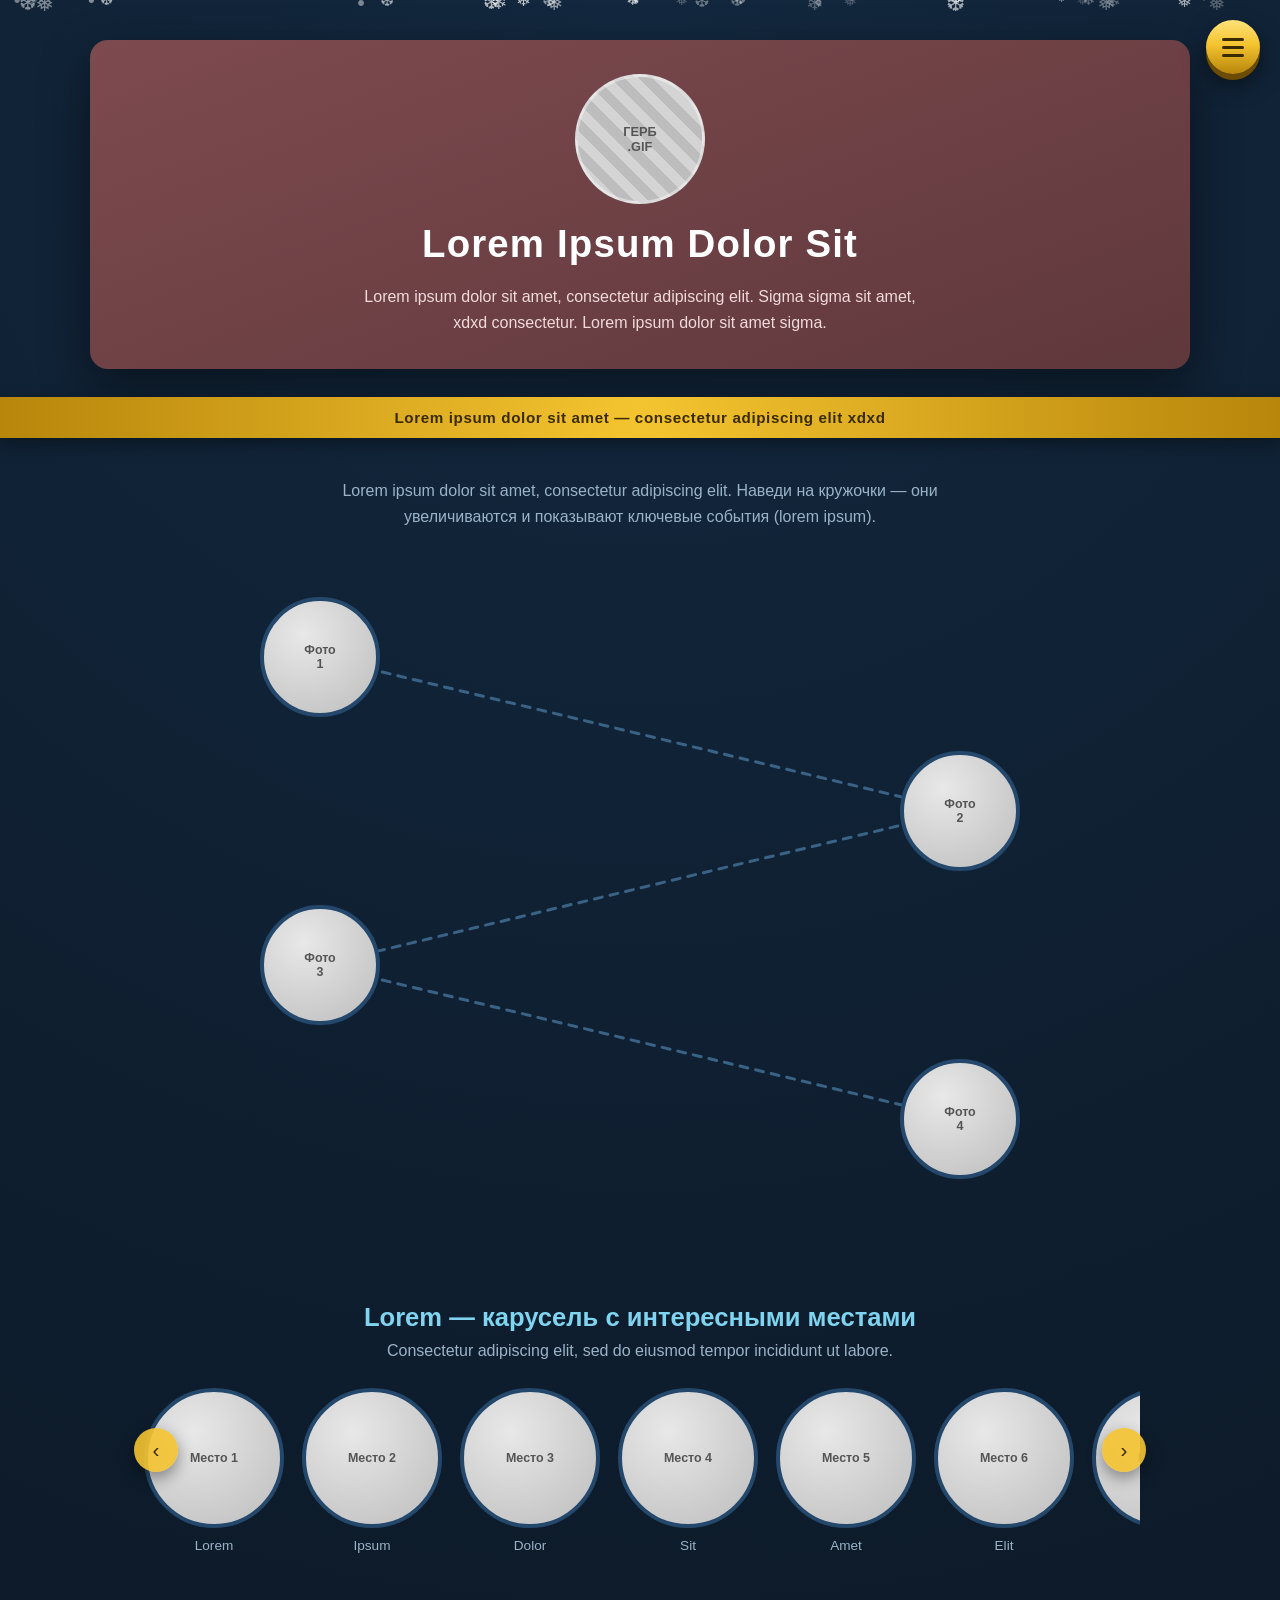
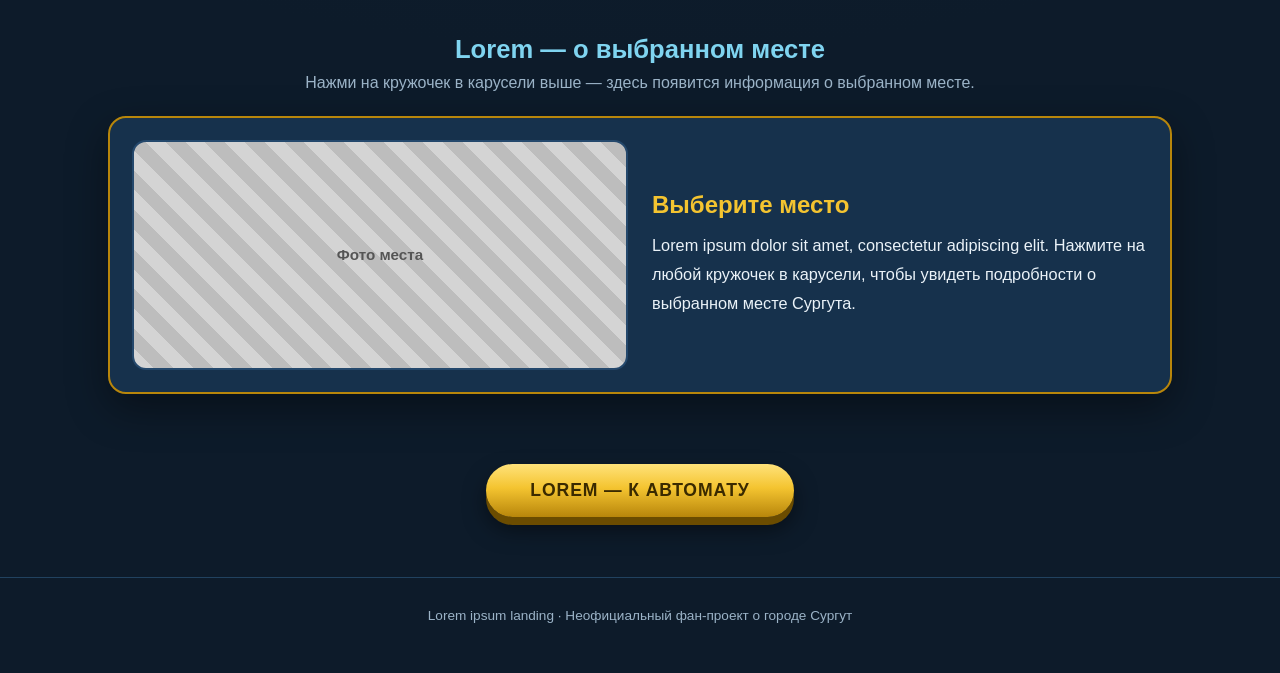
==== commit dc661c44: "Added burger-menu" ====
--- a/index.html
+++ b/index.html
@@ -1,71 +1,64 @@
-
 <!DOCTYPE html>
 <html lang="ru">
 <head>
 <meta charset="UTF-8">
 <meta name="viewport" content="width=device-width, initial-scale=1.0">
-<title>Сургут — жемчужина Югры</title>
+<title>Сургут — Lorem Landing</title>
 <link rel="stylesheet" href="landing.css">
+<link rel="stylesheet" href="menu.css">
+<script src="menu.js" defer></script>
 </head>
 <body>
 
 <div class="snow" id="snow"></div>
 
-<!-- ===== MENU ===== -->
-<header class="menu">
-  <div class="menu-inner">
-    <div class="logo">СУРГУТ</div>
-    <button class="burger" id="burger">☰</button>
-    <nav id="nav">
-      <a href="#hero">Главная</a>
-      <a href="#history">История</a>
-      <a href="#places">Достопримечательности</a>
-      <a href="#about">О городе</a>
-      <a href="./Slots/slot_machine.html">Игровой автомат</a>
-    </nav>
-  </div>
-</header>
-
 <!-- ===== HERO ===== -->
 <section class="hero" id="hero">
   <div class="hero-card">
-    <div class="gerb-plug" style="background-image: url('grb.png'); background-size: cover; background-position: center; background-repeat: no-repeat;"></div>
-    <h1>Сургут — энергия Сибири</h1>
-    <p>Сургут — один из крупнейших городов России, расположенный в сердце Ханты-Мансийского автономного округа — Югры. Это город невероятной энергетики, нефтяная столица России и место, где современные технологии гармонично сочетаются с суровой сибирской природой.</p>
+    <div class="gerb-plug">ГЕРБ<br>.GIF</div>
+    <h1>Lorem Ipsum Dolor Sit</h1>
+    <p>Lorem ipsum dolor sit amet, consectetur adipiscing elit. Sigma sigma sit
+       amet, xdxd consectetur. Lorem ipsum dolor sit amet sigma.</p>
   </div>
 </section>
 
 <!-- ===== DIVIDER ===== -->
 <div class="divider">
-  Сургут основан в 1594 году — один из старейших городов Сибири
+  Lorem ipsum dolor sit amet — consectetur adipiscing elit xdxd
 </div>
 
 <!-- ===== HISTORY TIMELINE ===== -->
 <section class="section" id="history">
   <div class="wrap">
-    <p class="section-intro reveal">История Сургута насчитывает более 400 лет. Город прошёл путь от небольшого острога до современного мегаполиса — нефтяной столицы России. Наведи на кружочки — они увеличиваются и показывают ключевые события истории города.</p>
+    <p class="section-intro reveal">Lorem ipsum dolor sit amet, consectetur
+      adipiscing elit. Наведи на кружочки — они увеличиваются и показывают
+      ключевые события (lorem ipsum).</p>
 
     <div class="timeline">
       <svg class="links" id="links" preserveAspectRatio="none"></svg>
 
       <div class="node left reveal">
-        <div class="dot" style="background-image: url('1147.png'); background-size: cover; background-position: center; background-repeat: no-repeat;"></div>
-        <div class="event"><b>1594 — Основание Сургута</b>По указу царя Фёдора Иоанновича воеводы Фёдор Барятинский и Владимир Оничков основали Сургутский острог. Город стал важным форпостом России в освоении Сибири.</div>
+        <div class="dot">Фото<br>1</div>
+        <div class="event"><b>Lorem 1147</b>Lorem ipsum dolor sit amet,
+          consectetur adipiscing elit sed do eiusmod.</div>
       </div>
 
       <div class="node right reveal">
-        <div class="dot" style="background-image: url('1600.jpg'); background-size: cover; background-position: center; background-repeat: no-repeat;"></div>
-        <div class="event"><b>1960-е — Нефтяная эра</b>Открытие крупнейших месторождений нефти и газа в Сургутском районе. Город переживает бурный рост, сюда едут специалисты со всего СССР.</div>
+        <div class="dot">Фото<br>2</div>
+        <div class="event"><b>Ipsum 1594</b>Tempor incididunt ut labore et
+          dolore magna aliqua ut enim ad minim.</div>
       </div>
 
       <div class="node left reveal">
-        <div class="dot" style="background-image: url('1965.jpg'); background-size: cover; background-position: center; background-repeat: no-repeat;"></div>
-        <div class="event"><b>1980-е — Расцвет промышленности</b>Строительство Сургутской ГРЭС-1 и ГРЭС-2 — крупнейших в мире тепловых электростанций. Сургут становится энергетическим сердцем Сибири.</div>
+        <div class="dot">Фото<br>3</div>
+        <div class="event"><b>Dolor 1965</b>Quis nostrud exercitation ullamco
+          laboris nisi ut aliquip ex ea commodo.</div>
       </div>
 
       <div class="node right reveal">
-        <div class="dot" style="background-image: url('2026.jpg'); background-size: cover; background-position: center; background-repeat: no-repeat;"></div>
-        <div class="event"><b>Современный Сургут</b>Сегодня Сургут — современный мегаполис с населением более 400 000 человек. Город-труженик, город-энергия, один из экономических центров России.</div>
+        <div class="dot">Фото<br>4</div>
+        <div class="event"><b>Amet 2026</b>Duis aute irure dolor in
+          reprehenderit in voluptate velit esse cillum.</div>
       </div>
     </div>
   </div>
@@ -74,19 +67,20 @@
 <!-- ===== PLACES CAROUSEL ===== -->
 <section class="section" id="places">
   <div class="wrap">
-    <h2 class="reveal">Достопримечательности Сургута</h2>
-    <p class="section-intro reveal">Что посмотреть в городе? Нажми на кружочек, чтобы узнать подробности о каждой достопримечательности.</p>
+    <h2 class="reveal">Lorem — карусель с интересными местами</h2>
+    <p class="section-intro reveal">Consectetur adipiscing elit, sed do
+      eiusmod tempor incididunt ut labore.</p>
 
     <div class="carousel-wrap reveal">
       <button class="carousel-btn prev" id="cPrev" aria-label="prev">‹</button>
       <div class="carousel" id="carousel">
-        <div class="place" data-title="Памятник основателям Сургута" data-text="Величественный монумент, установленный в честь воевод Фёдора Барятинского и Владимира Оничкова. Расположен на набережной Оби и является одним из главных символов города. Отсюда открывается потрясающий вид на реку. Памятник был открыт в 1994 году в честь 400-летия Сургута." data-image="d1.jpg"><div class="circle" style="background-image: url('d1.jpg'); background-size: cover; background-position: center; background-repeat: no-repeat;"></div><div class="cap">Памятник основателям</div></div>
-        <div class="place" data-title="Храм Преображения Господня" data-text="Один из самых красивых храмов Югры. Построен в начале 2000-х годов в неорусском стиле. Величественные золотые купола видны из любой точки города. Внутри — уникальные иконы и уютная атмосфера. Храм является духовным центром всего Сургутского района." data-image="d2.jpg"><div class="circle" style="background-image: url('d2.jpg'); background-size: cover; background-position: center; background-repeat: no-repeat;"></div><div class="cap">Храм Преображения</div></div>
-        <div class="place" data-title="Сургутская ГРЭС-2" data-text="Сургутская ГРЭС-2 — крупнейшая тепловая электростанция в мире. Её мощность составляет 5600 МВт. Это настоящее сердце энергетики всей Западной Сибири. Ночью станция выглядит как космический корабль — тысячи огней освещают горизонт. ГРЭС-2 является градообразующим предприятием." data-image="d3.jpg"><div class="circle" style="background-image: url('d3.jpg'); background-size: cover; background-position: center; background-repeat: no-repeat;"></div><div class="cap">Сургутская ГРЭС-2</div></div>
-        <div class="place" data-title="Фонтан «Сибирь»" data-text="Один из самых красивых и больших фонтанов в Сургуте. Расположен в центре города на площади Советов. В вечернее время включается красочная подсветка, а струи воды достигают 20 метров в высоту. Фонтан стал любимым местом отдыха горожан и туристов." data-image="d4.jpg"><div class="circle" style="background-image: url('d4.jpg'); background-size: cover; background-position: center; background-repeat: no-repeat;"></div><div class="cap">Фонтан «Сибирь»</div></div>
-        <div class="place" data-title="Памятник Водяному" data-text="Уникальная скульптура, посвящённая мифическому хозяину рек и озёр. Памятник расположен на набережной Оби и изображает добродушного Водяного, сидящего на камне с трубкой. Согласно местной легенде, если потереть ему нос — весь год будет удача и благополучие." data-image="d5.jpg"><div class="circle" style="background-image: url('d5.jpg'); background-size: cover; background-position: center; background-repeat: no-repeat;"></div><div class="cap">Памятник Водяному</div></div>
-        <div class="place" data-title="Вантовый мост через Обь" data-text="Вантовый мост через реку Обь — один из самых длинных в Сибири. Его длина составляет более 2 километров. Мост соединяет два берега великой реки и является символом Сургута. Построен в 2000 году и до сих пор впечатляет своими размерами и инженерным решением. Это единственный вантовый мост через Обь." data-image="d6.jpg"><div class="circle" style="background-image: url('d6.jpg'); background-size: cover; background-position: center; background-repeat: no-repeat;"></div><div class="cap">Вантовый мост</div></div>
-        <div class="place" data-title="Памятник Соболю" data-text="Символ богатства сибирской тайги — скульптура соболя, установленная в центре Сургута. Соболь изображён сидящим на ветке кедра. Этот зверёк имеет огромное значение для истории Сибири — именно пушнина и соболиные меха привлекали первых землепроходцев. Памятник стал одним из самых узнаваемых символов города." data-image="d7.jpg"><div class="circle" style="background-image: url('d7.jpg'); background-size: cover; background-position: center; background-repeat: no-repeat;"></div><div class="cap">Памятник Соболю</div></div>
+        <div class="place" data-title="Место 1 — Lorem" data-text="Lorem ipsum dolor sit amet, consectetur adipiscing elit, sed do eiusmod tempor incididunt ut labore et dolore magna aliqua."><div class="circle">Место 1</div><div class="cap">Lorem</div></div>
+        <div class="place" data-title="Место 2 — Ipsum" data-text="Ut enim ad minim veniam, quis nostrud exercitation ullamco laboris nisi ut aliquip ex ea commodo consequat duis aute."><div class="circle">Место 2</div><div class="cap">Ipsum</div></div>
+        <div class="place" data-title="Место 3 — Dolor" data-text="Duis aute irure dolor in reprehenderit in voluptate velit esse cillum dolore eu fugiat nulla pariatur excepteur sint."><div class="circle">Место 3</div><div class="cap">Dolor</div></div>
+        <div class="place" data-title="Место 4 — Sit" data-text="Excepteur sint occaecat cupidatat non proident, sunt in culpa qui officia deserunt mollit anim id est laborum lorem."><div class="circle">Место 4</div><div class="cap">Sit</div></div>
+        <div class="place" data-title="Место 5 — Amet" data-text="Sed ut perspiciatis unde omnis iste natus error sit voluptatem accusantium doloremque laudantium totam rem aperiam."><div class="circle">Место 5</div><div class="cap">Amet</div></div>
+        <div class="place" data-title="Место 6 — Elit" data-text="Nemo enim ipsam voluptatem quia voluptas sit aspernatur aut odit aut fugit sed quia consequuntur magni dolores eos."><div class="circle">Место 6</div><div class="cap">Elit</div></div>
+        <div class="place" data-title="Место 7 — Sed" data-text="Neque porro quisquam est qui dolorem ipsum quia dolor sit amet consectetur adipisci velit sed quia non numquam eius."><div class="circle">Место 7</div><div class="cap">Sed</div></div>
       </div>
       <button class="carousel-btn next" id="cNext" aria-label="next">›</button>
     </div>
@@ -96,14 +90,17 @@
 <!-- ===== ABOUT CHOSEN PLACE ===== -->
 <section class="section" id="about">
   <div class="wrap">
-    <h2 class="reveal">Подробнее о достопримечательности</h2>
-    <p class="section-intro reveal">Нажми на любой кружочек в карусели выше — здесь появится полная информация и фото выбранного места.</p>
+    <h2 class="reveal">Lorem — о выбранном месте</h2>
+    <p class="section-intro reveal">Нажми на кружочек в карусели выше — здесь
+      появится информация о выбранном месте.</p>
 
     <div class="about-panel reveal" id="aboutPanel">
-      <div class="about-photo" id="aboutPhoto" style="background-image: url('d1.jpg'); background-size: cover; background-position: center; background-repeat: no-repeat;"></div>
+      <div class="about-photo" id="aboutPhoto">Фото места</div>
       <div class="about-text">
-        <h3 id="aboutTitle">Добро пожаловать в Сургут!</h3>
-        <p id="aboutBody">Сургут — это город-труженик, город-энергия. Нажмите на любой кружочек в карусели, чтобы узнать о достопримечательностях этого удивительного сибирского города. Вы увидите фотографии и интересные факты о каждом месте.</p>
+        <h3 id="aboutTitle">Выберите место</h3>
+        <p id="aboutBody">Lorem ipsum dolor sit amet, consectetur adipiscing
+          elit. Нажмите на любой кружочек в карусели, чтобы увидеть подробности
+          о выбранном месте Сургута.</p>
       </div>
     </div>
   </div>
@@ -111,13 +108,13 @@
 
 <!-- ===== CTA ===== -->
 <div class="cta reveal">
-  <a class="btn" href="./Slots/slot_machine.html">Попробуй удачу в игровом автомате</a>
+  <a class="btn" href="./Slots/slot_machine.html">Lorem — к автомату</a>
 </div>
 
 <footer>
-  © Сургут — нефтяная столица России | Неофициальный информационный проект о городе Сургут | Все факты проверены
+  Lorem ipsum landing · Неофициальный фан-проект о городе Сургут
 </footer>
 
 <script src="landing.js"></script>
 </body>
-</html>
+</html>
--- a/menu.css
+++ b/menu.css
@@ -0,0 +1,87 @@
+/* ============================================================
+   Общее меню сайта: кнопка-бургер + всплывающее окно
+   Подключается на каждой странице:
+     <link rel="stylesheet" href="menu.css">
+     <script src="menu.js" defer></script>
+   ============================================================ */
+
+/* ---------- кнопка-бургер ---------- */
+.menu-burger{
+  position:fixed;top:20px;right:20px;z-index:50;
+  width:54px;height:54px;border-radius:50%;border:none;
+  background:linear-gradient(180deg,#ffe27a,#f4c430 45%,#b8860b);
+  box-shadow:0 6px 0 #6b4c00,0 10px 22px rgba(0,0,0,.5);
+  cursor:pointer;padding:0;
+  display:flex;flex-direction:column;align-items:center;justify-content:center;gap:5px;
+  transition:transform .15s,box-shadow .15s,filter .15s;
+}
+.menu-burger:hover{filter:brightness(1.08);}
+.menu-burger:active{transform:translateY(4px);box-shadow:0 2px 0 #6b4c00;}
+.menu-burger .bar{
+  width:22px;height:3px;background:#3a2a00;border-radius:2px;
+  transition:transform .25s ease,opacity .25s ease;
+}
+/* анимация бургер → ✕ */
+.menu-burger.open .bar:nth-child(1){transform:translate(0,8px) rotate(45deg);}
+.menu-burger.open .bar:nth-child(2){opacity:0;}
+.menu-burger.open .bar:nth-child(3){transform:translate(0,-8px) rotate(-45deg);}
+
+/* ---------- затемнение позади меню ---------- */
+.menu-overlay{
+  position:fixed;inset:0;z-index:49;
+  background:rgba(6,14,24,.78);backdrop-filter:blur(6px);
+  opacity:0;visibility:hidden;
+  transition:opacity .3s,visibility .3s;
+  display:flex;align-items:center;justify-content:center;padding:20px;
+}
+.menu-overlay.open{opacity:1;visibility:visible;}
+
+/* ---------- карточка меню ---------- */
+.menu-card{
+  width:min(440px,100%);
+  background:linear-gradient(160deg,#1c3a5a,#0e2236);
+  border:2px solid #b8860b;border-radius:22px;
+  padding:30px 26px;
+  box-shadow:0 24px 60px rgba(0,0,0,.6);
+  transform:translateY(30px) scale(.94);
+  transition:transform .35s cubic-bezier(.2,.9,.3,1.4);
+}
+.menu-overlay.open .menu-card{transform:none;}
+.menu-card h2{
+  color:#f4c430;font-size:1.5rem;text-align:center;
+  margin-bottom:22px;letter-spacing:.05em;
+}
+
+/* ---------- пункты меню ---------- */
+.menu-card ul{list-style:none;padding:0;margin:0;display:flex;flex-direction:column;gap:10px;}
+.menu-card li{opacity:0;transform:translateX(-20px);}
+.menu-overlay.open .menu-card li{opacity:1;transform:none;
+  transition:opacity .4s,transform .4s;}
+.menu-overlay.open .menu-card li:nth-child(1){transition-delay:.10s;}
+.menu-overlay.open .menu-card li:nth-child(2){transition-delay:.18s;}
+.menu-overlay.open .menu-card li:nth-child(3){transition-delay:.26s;}
+.menu-overlay.open .menu-card li:nth-child(4){transition-delay:.34s;}
+.menu-card a{
+  display:flex;align-items:center;gap:14px;
+  padding:14px 18px;border-radius:14px;text-decoration:none;
+  background:rgba(255,255,255,.04);border:1px solid #24486c;
+  color:#eaf2f8;font-size:1.04rem;font-weight:600;
+  transition:background .2s,border-color .2s,transform .2s,color .2s;
+}
+.menu-card a:hover{
+  background:rgba(244,196,48,.12);border-color:#f4c430;
+  transform:translateX(6px);
+}
+.menu-card a.current{
+  background:rgba(244,196,48,.18);border-color:#f4c430;color:#fff;
+}
+.menu-card a .ico{font-size:1.5rem;flex-shrink:0;width:32px;text-align:center;}
+.menu-card a .lbl{flex:1;}
+
+/* ---------- мобильный ---------- */
+@media(max-width:640px){
+  .menu-burger{width:48px;height:48px;top:14px;right:14px;}
+  .menu-card{padding:24px 20px;}
+  .menu-card h2{font-size:1.3rem;}
+  .menu-card a{padding:12px 14px;font-size:.98rem;}
+}
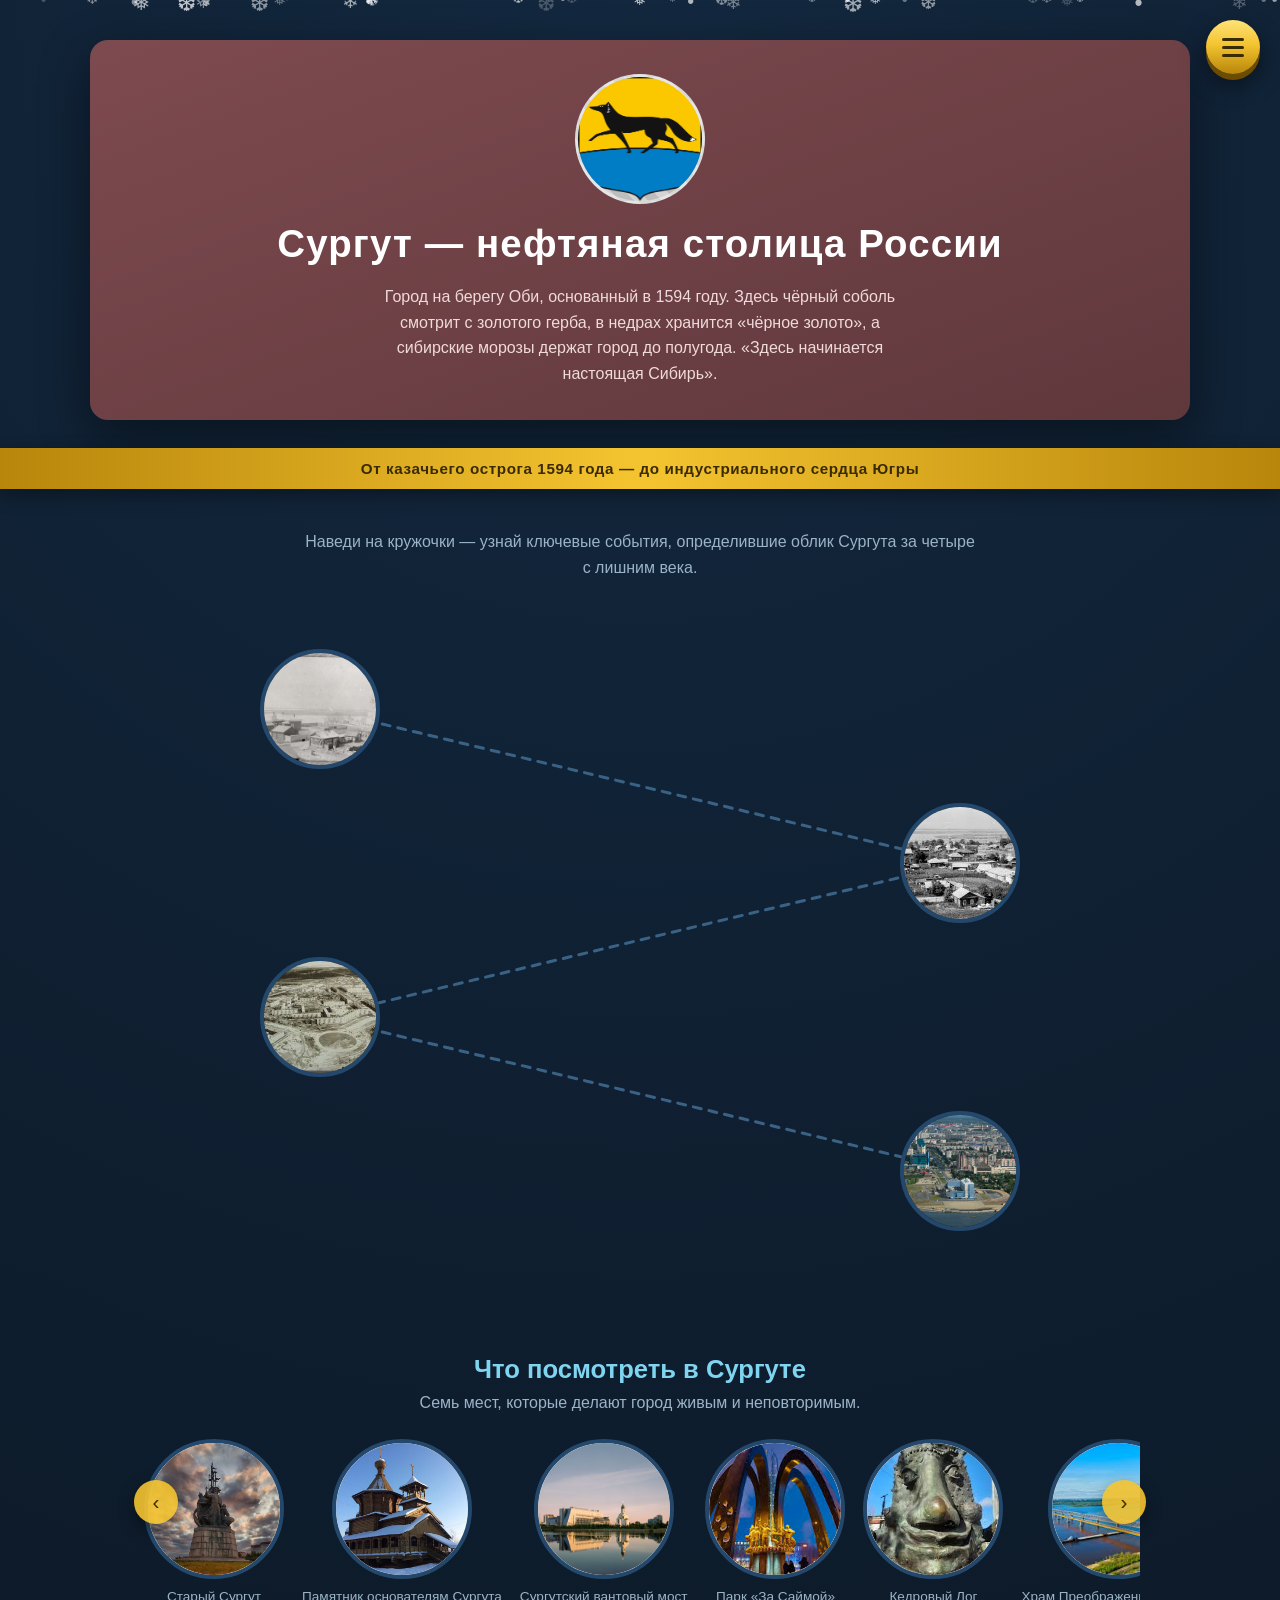
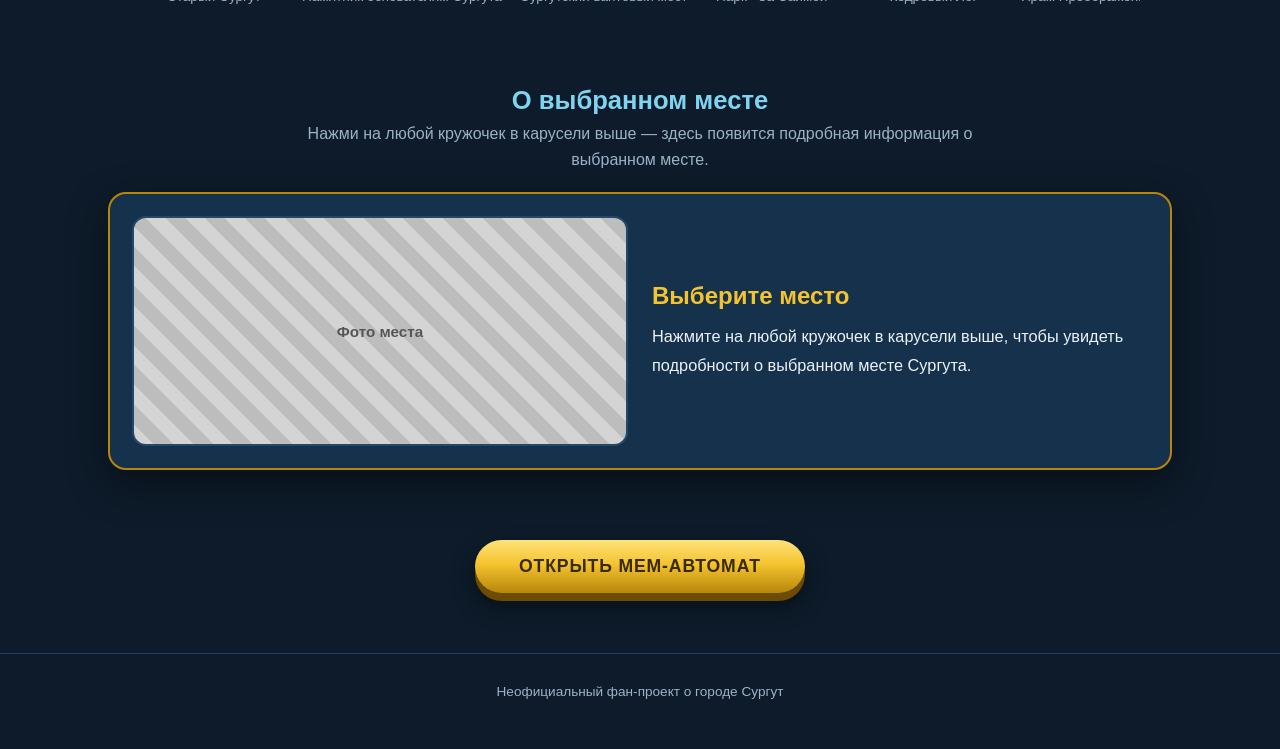
==== commit 3e9b0e0f: "Final version" ====
--- a/index.html
+++ b/index.html
@@ -3,7 +3,7 @@
 <head>
 <meta charset="UTF-8">
 <meta name="viewport" content="width=device-width, initial-scale=1.0">
-<title>Сургут — Lorem Landing</title>
+<title>Сургут — нефтяная столица России</title>
 <link rel="stylesheet" href="landing.css">
 <link rel="stylesheet" href="menu.css">
 <script src="menu.js" defer></script>
@@ -15,50 +15,55 @@
 <!-- ===== HERO ===== -->
 <section class="hero" id="hero">
   <div class="hero-card">
-    <div class="gerb-plug">ГЕРБ<br>.GIF</div>
-    <h1>Lorem Ipsum Dolor Sit</h1>
-    <p>Lorem ipsum dolor sit amet, consectetur adipiscing elit. Sigma sigma sit
-       amet, xdxd consectetur. Lorem ipsum dolor sit amet sigma.</p>
+    <div class="gerb-plug"><img src="./src/grb.png" alt="Герб" class="gerb"></div>
+    <h1>Сургут — нефтяная столица России</h1>
+    <p>Город на берегу Оби, основанный в 1594 году. Здесь чёрный соболь
+       смотрит с золотого герба, в недрах хранится «чёрное золото», а
+       сибирские морозы держат город до полугода. «Здесь начинается
+       настоящая Сибирь».</p>
   </div>
 </section>
 
 <!-- ===== DIVIDER ===== -->
 <div class="divider">
-  Lorem ipsum dolor sit amet — consectetur adipiscing elit xdxd
+  От казачьего острога 1594 года — до индустриального сердца Югры
 </div>
 
 <!-- ===== HISTORY TIMELINE ===== -->
 <section class="section" id="history">
   <div class="wrap">
-    <p class="section-intro reveal">Lorem ipsum dolor sit amet, consectetur
-      adipiscing elit. Наведи на кружочки — они увеличиваются и показывают
-      ключевые события (lorem ipsum).</p>
+    <p class="section-intro reveal">Наведи на кружочки — узнай ключевые
+      события, определившие облик Сургута за четыре с лишним века.</p>
 
     <div class="timeline">
       <svg class="links" id="links" preserveAspectRatio="none"></svg>
 
       <div class="node left reveal">
-        <div class="dot">Фото<br>1</div>
-        <div class="event"><b>Lorem 1147</b>Lorem ipsum dolor sit amet,
-          consectetur adipiscing elit sed do eiusmod.</div>
+        <div class="dot"><img src="./src/1147.png" alt="1594"></div>
+        <div class="event"><b>Основание города</b>Воеводы Фёдор Барятинский
+          и Владимир Оничков основали крепость на берегу Оби по указу царя
+          Фёдора I Иоанновича — для контроля торговых путей и сбора ясака.</div>
       </div>
 
       <div class="node right reveal">
-        <div class="dot">Фото<br>2</div>
-        <div class="event"><b>Ipsum 1594</b>Tempor incididunt ut labore et
-          dolore magna aliqua ut enim ad minim.</div>
+        <div class="dot"><img src="./src/1600.jpg" alt="1785"></div>
+        <div class="event"><b>Герб с чёрным соболем</b>При Екатерине II
+          утверждён первый герб Сургута: чёрный соболь на золотом поле —
+          символ пушной столицы, чей мех называли «мягким золотом» Сибири.</div>
       </div>
 
       <div class="node left reveal">
-        <div class="dot">Фото<br>3</div>
-        <div class="event"><b>Dolor 1965</b>Quis nostrud exercitation ullamco
-          laboris nisi ut aliquip ex ea commodo.</div>
+        <div class="dot"><img src="./src/1965.jpg" alt="1960-е"></div>
+        <div class="event"><b>Нефтяная революция</b>Открытие нефти в
+          Западной Сибири. Маленькое северное поселение стремительно
+          превращается в один из крупнейших индустриальных центров страны.</div>
       </div>
 
       <div class="node right reveal">
-        <div class="dot">Фото<br>4</div>
-        <div class="event"><b>Amet 2026</b>Duis aute irure dolor in
-          reprehenderit in voluptate velit esse cillum.</div>
+        <div class="dot"><img src="./src/2026.jpg" alt="2025"></div>
+        <div class="event"><b>«Звезда Оби»</b>Досрочно открыт второй мост
+          через Обь — один из важнейших инфраструктурных проектов России,
+          разгружающий действующий мост им. Валентина Солохина.</div>
       </div>
     </div>
   </div>
@@ -67,20 +72,70 @@
 <!-- ===== PLACES CAROUSEL ===== -->
 <section class="section" id="places">
   <div class="wrap">
-    <h2 class="reveal">Lorem — карусель с интересными местами</h2>
-    <p class="section-intro reveal">Consectetur adipiscing elit, sed do
-      eiusmod tempor incididunt ut labore.</p>
+    <h2 class="reveal">Что посмотреть в Сургуте</h2>
+    <p class="section-intro reveal">Семь мест, которые делают город живым
+      и неповторимым.</p>
 
     <div class="carousel-wrap reveal">
       <button class="carousel-btn prev" id="cPrev" aria-label="prev">‹</button>
       <div class="carousel" id="carousel">
-        <div class="place" data-title="Место 1 — Lorem" data-text="Lorem ipsum dolor sit amet, consectetur adipiscing elit, sed do eiusmod tempor incididunt ut labore et dolore magna aliqua."><div class="circle">Место 1</div><div class="cap">Lorem</div></div>
-        <div class="place" data-title="Место 2 — Ipsum" data-text="Ut enim ad minim veniam, quis nostrud exercitation ullamco laboris nisi ut aliquip ex ea commodo consequat duis aute."><div class="circle">Место 2</div><div class="cap">Ipsum</div></div>
-        <div class="place" data-title="Место 3 — Dolor" data-text="Duis aute irure dolor in reprehenderit in voluptate velit esse cillum dolore eu fugiat nulla pariatur excepteur sint."><div class="circle">Место 3</div><div class="cap">Dolor</div></div>
-        <div class="place" data-title="Место 4 — Sit" data-text="Excepteur sint occaecat cupidatat non proident, sunt in culpa qui officia deserunt mollit anim id est laborum lorem."><div class="circle">Место 4</div><div class="cap">Sit</div></div>
-        <div class="place" data-title="Место 5 — Amet" data-text="Sed ut perspiciatis unde omnis iste natus error sit voluptatem accusantium doloremque laudantium totam rem aperiam."><div class="circle">Место 5</div><div class="cap">Amet</div></div>
-        <div class="place" data-title="Место 6 — Elit" data-text="Nemo enim ipsam voluptatem quia voluptas sit aspernatur aut odit aut fugit sed quia consequuntur magni dolores eos."><div class="circle">Место 6</div><div class="cap">Elit</div></div>
-        <div class="place" data-title="Место 7 — Sed" data-text="Neque porro quisquam est qui dolorem ipsum quia dolor sit amet consectetur adipisci velit sed quia non numquam eius."><div class="circle">Место 7</div><div class="cap">Sed</div></div>
+
+        <div class="place"
+             data-title="Старый Сургут"
+             data-text="Главная историческая площадка города — этнографический комплекс с деревянными домами, музеями и ремесленными мастерскими. Здесь можно увидеть, как выглядел старый сибирский Сургут до нефтяного бума, и поучаствовать в народных гуляниях и мастер-классах."
+             data-img="./src/d1.jpg">
+          <div class="circle"><img src="./src/d1.jpg">Старый<br>Сургут</div>
+          <div class="cap">Старый Сургут</div>
+        </div>
+
+        <div class="place"
+             data-title="Памятник основателям Сургута"
+             data-text="Один из символов города. Монумент посвящён воеводам XVI века — Фёдору Барятинскому и Владимиру Оничкову, основавшим крепость на Оби. Считается визитной карточкой Сургута; особенно эффектно смотрится вечером с подсветкой."
+             data-img="./src/d2.jpg">
+          <div class="circle"><img src="./src/d2.jpg">Памятник<br>основателям</div>
+          <div class="cap">Памятник основателям Сургута</div>
+        </div>
+
+        <div class="place"
+             data-title="Сургутский вантовый мост"
+             data-text="Один из самых известных мостов Сибири и инженерный символ региона. В конце XX века считался рекордсменом по длине пролёта среди мостов с одним пилоном. С него открываются впечатляющие виды на Обь, а вечером мост эффектно подсвечивается."
+             data-img="./src/d3.jpg">
+          <div class="circle"><img src="./src/d3.jpg">Вантовый<br>мост</div>
+          <div class="cap">Сургутский вантовый мост</div>
+        </div>
+
+        <div class="place"
+             data-title="Парк «За Саймой»"
+             data-text="Самое популярное место для отдыха в черте города. Расположен в развилке реки Сайма — лесной массив с дорожками, фонарями и зонами для активного отдыха. Летом здесь катаются на велосипедах и роликах, зимой — на лыжах."
+             data-img="./src/d4.jpg">
+          <div class="circle"><img src="./src/d4.jpg">За<br>Саймой</div>
+          <div class="cap">Парк «За Саймой»</div>
+        </div>
+
+        <div class="place"
+             data-title="Кедровый Лог"
+             data-text="Самый популярный парк Сургута. Известен живописными пейзажами и богатой флорой: смотровые площадки, зоны отдыха у водоёмов, пруды. Есть ипподром, где можно взять урок верховой езды."
+             data-img="./src/d5.jpg">
+          <div class="circle"><img src="./src/d5.jpg">Кедровый<br>Лог</div>
+          <div class="cap">Кедровый Лог</div>
+        </div>
+
+        <div class="place"
+             data-title="Храм Преображения Господня"
+             data-text="Визитная карточка Сургута: величественная архитектура, мозаичные иконы и богатое внутреннее убранство. Один из самых красивых храмов Югры."
+             data-img="./src/d6.jpg">
+          <div class="circle"><img src="./src/d6.jpg">Храм</div>
+          <div class="cap">Храм Преображения Господня</div>
+        </div>
+
+        <div class="place"
+             data-title="Памятник сгущёнке"
+             data-text="Самая необычная городская достопримечательность Сургута — памятник сгущённому молоку. Популярное место для фотографий и одна из самых неожиданных визитных карточек города."
+             data-img="./src/d7.jpg">
+          <div class="circle"><img src="./src/d7.jpg">Памятник<br>сгущёнке</div>
+          <div class="cap">Памятник сгущёнке</div>
+        </div>
+
       </div>
       <button class="carousel-btn next" id="cNext" aria-label="next">›</button>
     </div>
@@ -90,17 +145,16 @@
 <!-- ===== ABOUT CHOSEN PLACE ===== -->
 <section class="section" id="about">
   <div class="wrap">
-    <h2 class="reveal">Lorem — о выбранном месте</h2>
-    <p class="section-intro reveal">Нажми на кружочек в карусели выше — здесь
-      появится информация о выбранном месте.</p>
+    <h2 class="reveal">О выбранном месте</h2>
+    <p class="section-intro reveal">Нажми на любой кружочек в карусели
+      выше — здесь появится подробная информация о выбранном месте.</p>
 
     <div class="about-panel reveal" id="aboutPanel">
       <div class="about-photo" id="aboutPhoto">Фото места</div>
       <div class="about-text">
         <h3 id="aboutTitle">Выберите место</h3>
-        <p id="aboutBody">Lorem ipsum dolor sit amet, consectetur adipiscing
-          elit. Нажмите на любой кружочек в карусели, чтобы увидеть подробности
-          о выбранном месте Сургута.</p>
+        <p id="aboutBody">Нажмите на любой кружочек в карусели выше, чтобы
+          увидеть подробности о выбранном месте Сургута.</p>
       </div>
     </div>
   </div>
@@ -108,11 +162,11 @@
 
 <!-- ===== CTA ===== -->
 <div class="cta reveal">
-  <a class="btn" href="./Slots/slot_machine.html">Lorem — к автомату</a>
+  <a class="btn" href="./Slots/slot_machine.html">Открыть мем-автомат</a>
 </div>
 
 <footer>
-  Lorem ipsum landing · Неофициальный фан-проект о городе Сургут
+  Неофициальный фан-проект о городе Сургут
 </footer>
 
 <script src="landing.js"></script>
--- a/landing.css
+++ b/landing.css
@@ -67,7 +67,7 @@
   animation:fadeUp .8s ease both;
 }
 /* герб .gif plug */
-.gerb-plug{
+.gerb{
   width:130px;height:130px;border-radius:50%;
   background:repeating-linear-gradient(45deg,var(--plug),var(--plug) 10px,var(--plug-dark) 10px,var(--plug-dark) 20px);
   display:flex;align-items:center;justify-content:center;
@@ -143,6 +143,14 @@
 .node:hover .event{opacity:1;}
 .node .event b{color:var(--gold);display:block;margin-bottom:4px;}
 
+.place .circle img{
+  width:100%;height:100%;
+  object-fit:cover;
+  border-radius:50%;
+  display:block;
+}
+.place .circle{padding:0;overflow:hidden;}
+
 /* ---------- places carousel ---------- */
 .carousel-wrap{position:relative;max-width:1000px;margin:0 auto;}
 .carousel{
@@ -162,6 +170,18 @@
   color:#555;font-size:.78rem;font-weight:700;
   transition:transform .25s,border-color .25s,box-shadow .25s;
 }
+
+.timeline .dot{
+  padding:0;
+  overflow:hidden;
+}
+.timeline .dot img{
+  width:100%;
+  height:100%;
+  object-fit:cover;
+  display:block;
+}
+
 .place:hover .circle{transform:translateY(-8px) scale(1.05);
   border-color:var(--gold);box-shadow:0 0 22px rgba(244,196,48,.45);}
 .place.active .circle{
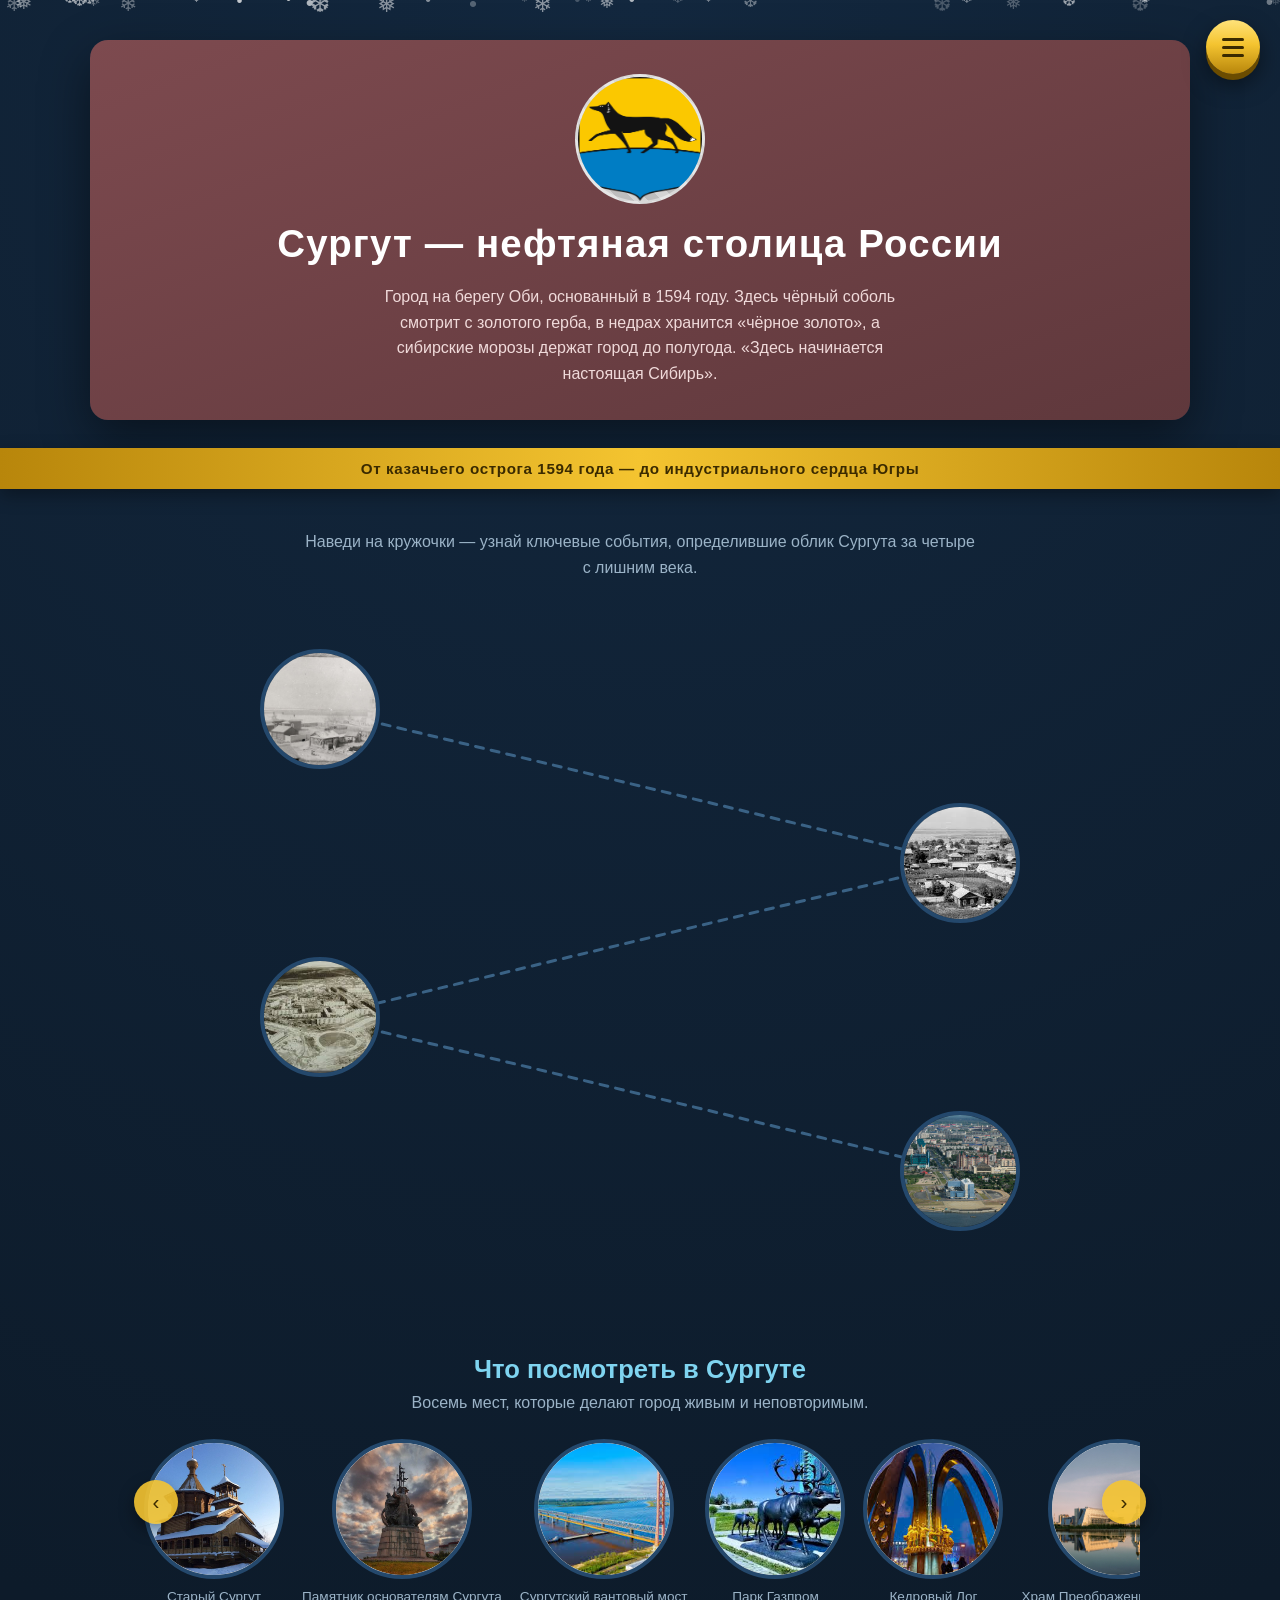
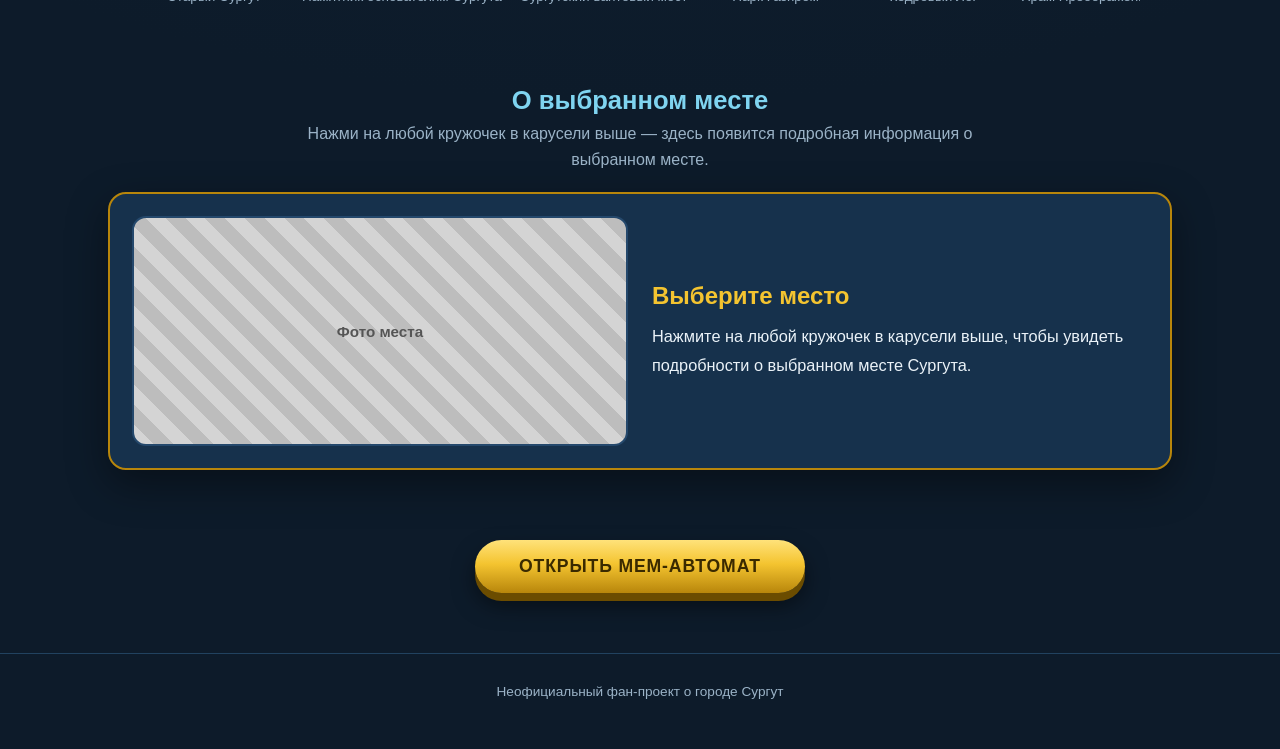
==== commit 2c78a3e0: "Fix" ====
--- a/index.html
+++ b/index.html
@@ -73,7 +73,7 @@
 <section class="section" id="places">
   <div class="wrap">
     <h2 class="reveal">Что посмотреть в Сургуте</h2>
-    <p class="section-intro reveal">Семь мест, которые делают город живым
+    <p class="section-intro reveal">Восемь мест, которые делают город живым
       и неповторимым.</p>
 
     <div class="carousel-wrap reveal">
@@ -105,11 +105,11 @@
         </div>
 
         <div class="place"
-             data-title="Парк «За Саймой»"
-             data-text="Самое популярное место для отдыха в черте города. Расположен в развилке реки Сайма — лесной массив с дорожками, фонарями и зонами для активного отдыха. Летом здесь катаются на велосипедах и роликах, зимой — на лыжах."
+             data-title="Парк Газпром"
+             data-text="Современный ухоженный парк с велодорожками и зонами отдыха."
              data-img="./src/d4.jpg">
           <div class="circle"><img src="./src/d4.jpg">За<br>Саймой</div>
-          <div class="cap">Парк «За Саймой»</div>
+          <div class="cap">Парк Газпром</div>
         </div>
 
         <div class="place"
@@ -134,6 +134,14 @@
              data-img="./src/d7.jpg">
           <div class="circle"><img src="./src/d7.jpg">Памятник<br>сгущёнке</div>
           <div class="cap">Памятник сгущёнке</div>
+        </div>
+
+        <div class="place"
+             data-title='Памятник "улыбка"'
+             data-text="Необычный бронзовый памятник с широко раскрытыми объятиями был установлен в 2006 году. Он даже входит в топ-100 самых странных и интересных скульптур России."
+             data-img="./src/d8.jpg">
+          <div class="circle"><img src="./src/d8.jpg">Памятник<br>"улыбка"</div>
+          <div class="cap">Памятник "улыбка"</div>
         </div>
 
       </div>
